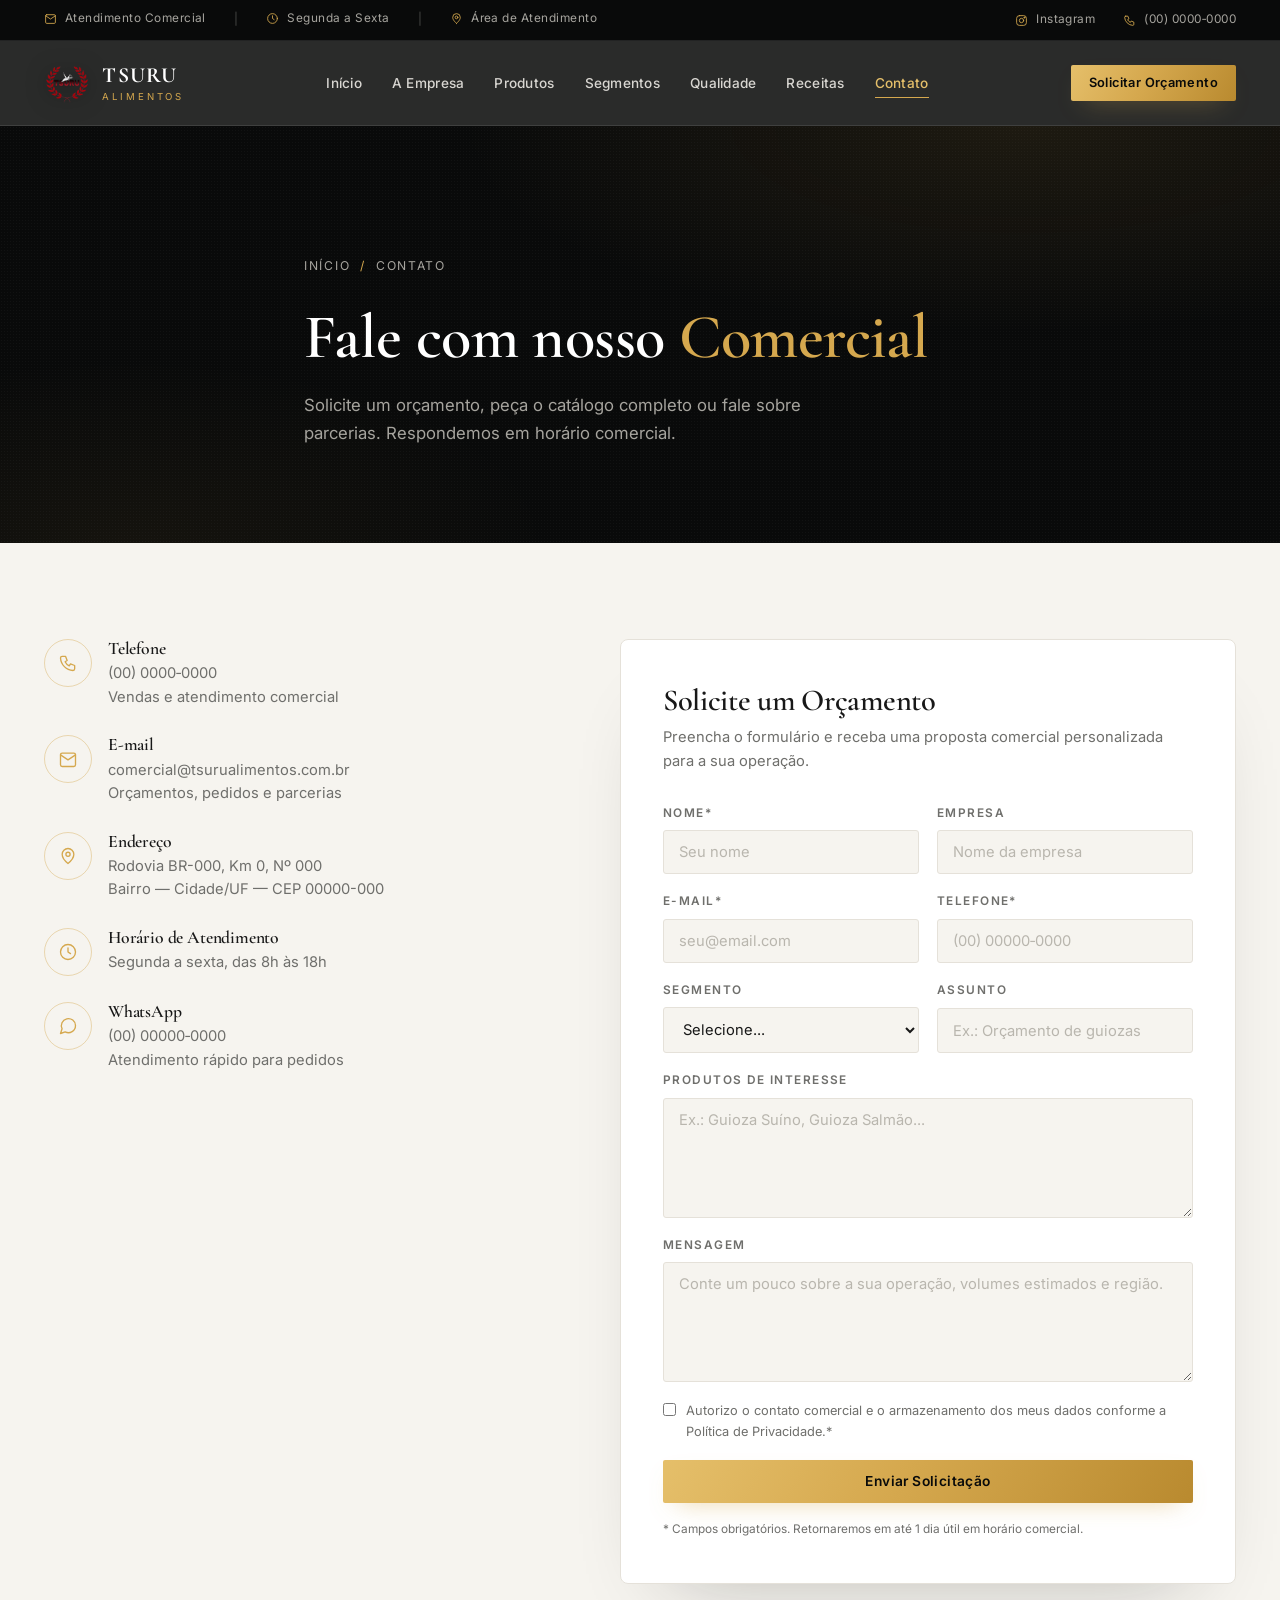
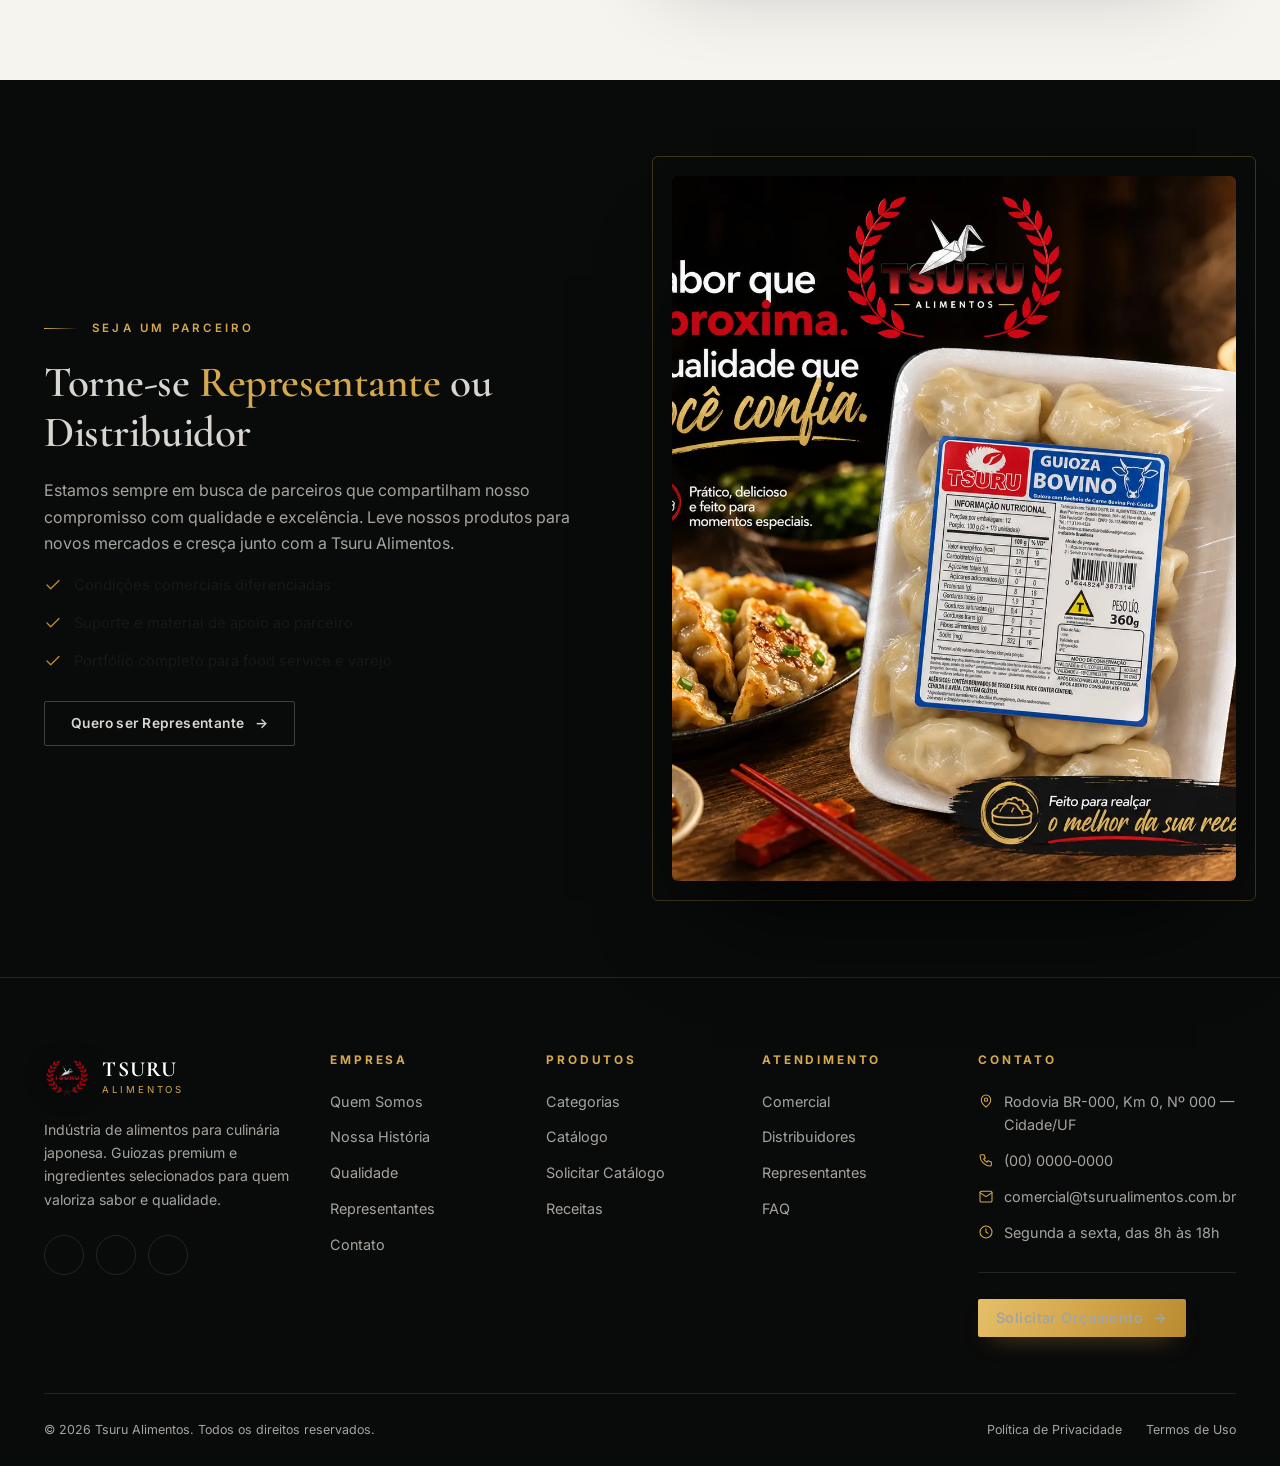
==== contato.html @ 7efb201a "Cria site institucional premium Tsuru Alimentos Landing page, catálogo de produtos, página instituci" ====
<!DOCTYPE html>
<html lang="pt-BR">
<head>
  <meta charset="UTF-8">
  <meta name="viewport" content="width=device-width, initial-scale=1.0">
  <title>Contato e Orçamento | Tsuru Alimentos</title>
  <meta name="description" content="Fale com o comercial da Tsuru Alimentos. Solicite orçamento, catálogo de produtos ou torne-se representante/distribuidor.">
  <meta name="robots" content="index, follow">
  <link rel="canonical" href="https://www.tsurualimentos.com.br/contato.html">
  <link rel="icon" type="image/png" href="img/Logomarca%20tsuru%20transparente.png">

  <meta property="og:type" content="website">
  <meta property="og:title" content="Contato e Orçamento | Tsuru Alimentos">
  <meta property="og:description" content="Solicite orçamento e fale com nosso time comercial.">
  <meta property="og:image" content="img/Tsuru%20Guioza%20Suino.webp">

  <link rel="preconnect" href="https://fonts.googleapis.com">
  <link rel="preconnect" href="https://fonts.gstatic.com" crossorigin>
  <link href="https://fonts.googleapis.com/css2?family=Cormorant+Garamond:ital,wght@0,400;0,500;0,600;0,700;1,500&family=Inter:wght@400;500;600;700&display=swap" rel="stylesheet">

  <link rel="stylesheet" href="css/style.css">
</head>
<body>

  <div class="utility-bar">
    <div class="container utility-bar__inner">
      <ul>
        <li>
          <span class="ub-label">
            <svg viewBox="0 0 24 24" fill="none" stroke-width="1.6" stroke-linecap="round" stroke-linejoin="round" aria-hidden="true"><rect x="3" y="5" width="18" height="16" rx="2"></rect><path d="M3 7l9 6 9-6"></path></svg>
            Atendimento Comercial
          </span>
        </li>
        <li><span class="ub-sep">|</span></li>
        <li>
          <span class="ub-label">
            <svg viewBox="0 0 24 24" fill="none" stroke-width="1.6" stroke-linecap="round" stroke-linejoin="round" aria-hidden="true"><circle cx="12" cy="12" r="9"></circle><path d="M12 7v5l3 2"></path></svg>
            Segunda a Sexta
          </span>
        </li>
        <li><span class="ub-sep">|</span></li>
        <li>
          <span class="ub-label">
            <svg viewBox="0 0 24 24" fill="none" stroke-width="1.6" stroke-linecap="round" stroke-linejoin="round" aria-hidden="true"><path d="M12 21s-7-5.5-7-11a7 7 0 1 1 14 0c0 5.5-7 11-7 11z"></path><circle cx="12" cy="10" r="2.5"></circle></svg>
            Área de Atendimento
          </span>
        </li>
      </ul>
      <div class="utility-bar__right">
        <a href="https://instagram.com/" target="_blank" rel="noopener" aria-label="Instagram da Tsuru Alimentos">
          <svg viewBox="0 0 24 24" fill="none" stroke-width="1.6" stroke-linecap="round" stroke-linejoin="round"><rect x="3" y="3" width="18" height="18" rx="5"></rect><circle cx="12" cy="12" r="4"></circle><circle cx="17.2" cy="6.8" r="1"></circle></svg>
          Instagram
        </a>
        <a href="tel:+5500000000000" aria-label="Telefone comercial">
          <svg viewBox="0 0 24 24" fill="none" stroke-width="1.6" stroke-linecap="round" stroke-linejoin="round"><path d="M5 4h4l2 5-2.5 1.5a11 11 0 0 0 5 5L15 13l5 2v4a2 2 0 0 1-2 2A16 16 0 0 1 3 6a2 2 0 0 1 2-2z"></path></svg>
          (00)&nbsp;0000&#8209;0000
        </a>
      </div>
    </div>
  </div>

  <header class="site-header">
    <div class="container header-inner">
      <a class="brand" href="index.html" aria-label="Tsuru Alimentos — Página inicial">
        <img src="img/Logomarca%20tsuru%20transparente.png" alt="Logomarca Tsuru Alimentos">
        <span class="brand__text">
          <strong>TSURU</strong>
          <span>Alimentos</span>
        </span>
      </a>

      <nav class="main-nav" aria-label="Navegação principal">
        <ul>
          <li><a href="index.html">Início</a></li>
          <li><a href="empresa.html">A Empresa</a></li>
          <li><a href="produtos.html">Produtos</a></li>
          <li><a href="index.html#segmentos">Segmentos</a></li>
          <li><a href="qualidade.html">Qualidade</a></li>
          <li><a href="index.html#receitas">Receitas</a></li>
          <li><a href="contato.html" class="is-active">Contato</a></li>
        </ul>
      </nav>

      <div class="header-actions">
        <a href="contato.html" class="btn btn--gold btn--sm">Solicitar Orçamento</a>
        <button type="button" class="hamburger" aria-label="Abrir menu" aria-expanded="false" aria-controls="mobile-menu">
          <span></span><span></span><span></span>
        </button>
      </div>
    </div>
  </header>

  <nav class="mobile-menu" id="mobile-menu" aria-label="Menu móvel">
    <div class="mobile-menu__nav">
      <a href="index.html">Início <span class="arrow">→</span></a>
      <a href="empresa.html">A Empresa <span class="arrow">→</span></a>
      <a href="produtos.html">Produtos <span class="arrow">→</span></a>
      <a href="index.html#segmentos">Segmentos <span class="arrow">→</span></a>
      <a href="qualidade.html">Qualidade <span class="arrow">→</span></a>
      <a href="index.html#receitas">Receitas <span class="arrow">→</span></a>
      <a href="contato.html">Contato <span class="arrow">→</span></a>
    </div>
    <div class="mobile-menu__cta">
      <a href="contato.html" class="btn btn--gold" style="width:100%">Solicitar Orçamento</a>
    </div>
    <div class="mobile-menu__meta">
      <span>Segunda a sexta, das 8h às 18h</span>
      <a href="tel:+5500000000000">(00)&nbsp;0000&#8209;0000</a>
      <a href="mailto:comercial@tsurualimentos.com.br">comercial@tsurualimentos.com.br</a>
    </div>
  </nav>

  <main>
    <section class="page-hero">
      <div class="container page-hero__inner">
        <nav class="breadcrumb" aria-label="Trilha de navegação">
          <a href="index.html">Início</a>
          <span class="sep">/</span>
          <span>Contato</span>
        </nav>
        <h1>Fale com nosso <em>Comercial</em></h1>
        <p>Solicite um orçamento, peça o catálogo completo ou fale sobre parcerias. Respondemos em horário comercial.</p>
      </div>
    </section>

    <section class="section section--light" aria-label="Contato e orçamento">
      <div class="container">
        <div class="contact__grid">
          <div class="contact__info" data-reveal="left">
            <div class="contact-item">
              <span class="contact-item__icon">
                <svg viewBox="0 0 24 24" fill="none" stroke-width="1.6" stroke-linecap="round" stroke-linejoin="round" aria-hidden="true"><path d="M5 4h4l2 5-2.5 1.5a11 11 0 0 0 5 5L15 13l5 2v4a2 2 0 0 1-2 2A16 16 0 0 1 3 6a2 2 0 0 1 2-2z"></path></svg>
              </span>
              <div>
                <h3>Telefone</h3>
                <p><a href="tel:+5500000000000">(00)&nbsp;0000&#8209;0000</a></p>
                <p>Vendas e atendimento comercial</p>
              </div>
            </div>

            <div class="contact-item">
              <span class="contact-item__icon">
                <svg viewBox="0 0 24 24" fill="none" stroke-width="1.6" stroke-linecap="round" stroke-linejoin="round" aria-hidden="true"><rect x="3" y="5" width="18" height="16" rx="2"></rect><path d="M3 7l9 6 9-6"></path></svg>
              </span>
              <div>
                <h3>E-mail</h3>
                <p><a href="mailto:comercial@tsurualimentos.com.br">comercial@tsurualimentos.com.br</a></p>
                <p>Orçamentos, pedidos e parcerias</p>
              </div>
            </div>

            <div class="contact-item">
              <span class="contact-item__icon">
                <svg viewBox="0 0 24 24" fill="none" stroke-width="1.6" stroke-linecap="round" stroke-linejoin="round" aria-hidden="true"><path d="M12 21s-7-5.5-7-11a7 7 0 1 1 14 0c0 5.5-7 11-7 11z"></path><circle cx="12" cy="10" r="2.5"></circle></svg>
              </span>
              <div>
                <h3>Endereço</h3>
                <p>Rodovia BR-000, Km 0, Nº 000<br>Bairro — Cidade/UF — CEP 00000-000</p>
              </div>
            </div>

            <div class="contact-item">
              <span class="contact-item__icon">
                <svg viewBox="0 0 24 24" fill="none" stroke-width="1.6" stroke-linecap="round" stroke-linejoin="round" aria-hidden="true"><circle cx="12" cy="12" r="9"></circle><path d="M12 7v5l3 2"></path></svg>
              </span>
              <div>
                <h3>Horário de Atendimento</h3>
                <p>Segunda a sexta, das 8h às 18h</p>
              </div>
            </div>

            <div class="contact-item">
              <span class="contact-item__icon">
                <svg viewBox="0 0 24 24" fill="none" stroke-width="1.6" stroke-linecap="round" stroke-linejoin="round" aria-hidden="true"><path d="M21 11.5a8.5 8.5 0 0 1-12.4 7.6L3 21l1.9-5.6A8.5 8.5 0 1 1 21 11.5z"></path></svg>
              </span>
              <div>
                <h3>WhatsApp</h3>
                <p><a href="https://wa.me/5500000000000" target="_blank" rel="noopener">(00)&nbsp;00000&#8209;0000</a></p>
                <p>Atendimento rápido para pedidos</p>
              </div>
            </div>
          </div>

          <div class="contact__form-card" data-reveal="right">
            <h2>Solicite um Orçamento</h2>
            <p>Preencha o formulário e receba uma proposta comercial personalizada para a sua operação.</p>
            <form class="contact__form" data-form novalidate>
              <div class="row">
                <div class="field">
                  <label for="ct-nome">Nome*</label>
                  <input id="ct-nome" name="nome" type="text" placeholder="Seu nome" data-required>
                </div>
                <div class="field">
                  <label for="ct-empresa">Empresa</label>
                  <input id="ct-empresa" name="empresa" type="text" placeholder="Nome da empresa">
                </div>
              </div>
              <div class="row">
                <div class="field">
                  <label for="ct-email">E-mail*</label>
                  <input id="ct-email" name="email" type="email" placeholder="seu@email.com" data-required>
                </div>
                <div class="field">
                  <label for="ct-telefone">Telefone*</label>
                  <input id="ct-telefone" name="telefone" type="tel" placeholder="(00)&nbsp;00000&#8209;0000" data-required>
                </div>
              </div>
              <div class="row">
                <div class="field">
                  <label for="ct-segmento">Segmento</label>
                  <select id="ct-segmento" name="segmento">
                    <option value="">Selecione...</option>
                    <option value="restaurante">Restaurante</option>
                    <option value="sushibar">Sushibar / Temakaria</option>
                    <option value="distribuidor">Distribuidor</option>
                    <option value="supermercado">Supermercado</option>
                    <option value="food-service">Food Service</option>
                    <option value="representante">Representante Comercial</option>
                    <option value="outro">Outro</option>
                  </select>
                </div>
                <div class="field">
                  <label for="assunto">Assunto</label>
                  <input id="assunto" name="assunto" type="text" placeholder="Ex.: Orçamento de guiozas">
                </div>
              </div>
              <div class="field">
                <label for="ct-produtos">Produtos de interesse</label>
                <textarea id="ct-produtos" name="produtos" placeholder="Ex.: Guioza Suíno, Guioza Salmão..."></textarea>
              </div>
              <div class="field">
                <label for="ct-mensagem">Mensagem</label>
                <textarea id="ct-mensagem" name="mensagem" placeholder="Conte um pouco sobre a sua operação, volumes estimados e região."></textarea>
              </div>
              <label class="checkbox-field">
                <input type="checkbox" name="lgpd" data-required>
                <span>Autorizo o contato comercial e o armazenamento dos meus dados conforme a Política de Privacidade.*</span>
              </label>
              <button type="submit" class="btn btn--gold">Enviar Solicitação</button>
              <p class="form-note">* Campos obrigatórios. Retornaremos em até 1 dia útil em horário comercial.</p>
            </form>
            <div class="form-success">
              <svg viewBox="0 0 24 24" fill="none" stroke-width="1.6" stroke-linecap="round" stroke-linejoin="round" aria-hidden="true"><circle cx="12" cy="12" r="9"></circle><path d="M8 12.5l2.5 2.5L16 9.5"></path></svg>
              <h3>Solicitação enviada!</h3>
              <p>Obrigado pelo contato. Nossa equipe comercial responderá em até 1 dia útil.</p>
              <a href="produtos.html" class="btn btn--outline-dark">Conhecer Produtos <span class="arrow">→</span></a>
            </div>
          </div>
        </div>
      </div>
    </section>

    <section class="section section--dark" id="representante" aria-label="Seja um representante ou distribuidor">
      <div class="container">
        <div class="dual-grid dual-grid--reversed">
          <div class="dual-grid__media" data-reveal="right">
            <div class="frame">
              <img src="img/Tsuru%20Guioza%20Bovino.webp" alt="Parcerias Tsuru Alimentos — representantes e distribuidores" loading="lazy">
            </div>
          </div>
          <div class="text-block" data-reveal="left">
            <span class="eyebrow">Seja um parceiro</span>
            <h2>Torne-se <em>Representante</em> ou Distribuidor</h2>
            <p>Estamos sempre em busca de parceiros que compartilham nosso compromisso com qualidade e excelência. Leve nossos produtos para novos mercados e cresça junto com a Tsuru Alimentos.</p>
            <ul class="representatives__points" style="margin-bottom: 28px;">
              <li>
                <svg viewBox="0 0 24 24" fill="none" stroke-width="1.8" stroke-linecap="round" stroke-linejoin="round" aria-hidden="true"><path d="M20 6L9 17l-5-5"></path></svg>
                Condições comerciais diferenciadas
              </li>
              <li>
                <svg viewBox="0 0 24 24" fill="none" stroke-width="1.8" stroke-linecap="round" stroke-linejoin="round" aria-hidden="true"><path d="M20 6L9 17l-5-5"></path></svg>
                Suporte e material de apoio ao parceiro
              </li>
              <li>
                <svg viewBox="0 0 24 24" fill="none" stroke-width="1.8" stroke-linecap="round" stroke-linejoin="round" aria-hidden="true"><path d="M20 6L9 17l-5-5"></path></svg>
                Portfólio completo para food service e varejo
              </li>
            </ul>
            <a href="index.html#representantes" class="btn btn--ghost">Quero ser Representante <span class="arrow">→</span></a>
          </div>
        </div>
      </div>
    </section>
  </main>

  <footer class="site-footer">
    <div class="container">
      <div class="footer__top">
        <div class="footer__brand">
          <a class="brand" href="index.html" aria-label="Tsuru Alimentos — Página inicial">
            <img src="img/Logomarca%20tsuru%20transparente.png" alt="Logomarca Tsuru Alimentos">
            <span class="brand__text">
              <strong>TSURU</strong>
              <span>Alimentos</span>
            </span>
          </a>
          <p>Indústria de alimentos para culinária japonesa. Guiozas premium e ingredientes selecionados para quem valoriza sabor e qualidade.</p>
          <div class="footer__socials">
            <a href="https://instagram.com/" target="_blank" rel="noopener" aria-label="Instagram">
              <svg viewBox="0 0 24 24" fill="none" stroke-width="1.6" stroke-linecap="round" stroke-linejoin="round"><rect x="3" y="3" width="18" height="18" rx="5"></rect><circle cx="12" cy="12" r="4"></circle><circle cx="17.2" cy="6.8" r="1"></circle></svg>
            </a>
            <a href="https://facebook.com/" target="_blank" rel="noopener" aria-label="Facebook">
              <svg viewBox="0 0 24 24" fill="none" stroke-width="1.6" stroke-linecap="round" stroke-linejoin="round"><path d="M18 2h-3a5 5 0 0 0-5 5v3H7v4h3v8h4v-8h3l1-4h-4V7a1 1 0 0 1 1-1h3z"></path></svg>
            </a>
            <a href="https://wa.me/5500000000000" target="_blank" rel="noopener" aria-label="WhatsApp">
              <svg viewBox="0 0 24 24" fill="none" stroke-width="1.6" stroke-linecap="round" stroke-linejoin="round"><path d="M21 11.5a8.5 8.5 0 0 1-12.4 7.6L3 21l1.9-5.6A8.5 8.5 0 1 1 21 11.5z"></path><path d="M9 9.5c.5 2 1.5 3 2.5 3.5 1 .5 1.5-.5 2-1 .4-.4 1-.3 1.3.2.4.7 1 1.3 1.5 1.4.5.1 1 .2 1.2-.3"></path></svg>
            </a>
          </div>
        </div>

        <div class="footer__col">
          <h4>Empresa</h4>
          <ul>
            <li><a href="empresa.html">Quem Somos</a></li>
            <li><a href="empresa.html#historia">Nossa História</a></li>
            <li><a href="qualidade.html">Qualidade</a></li>
            <li><a href="index.html#representantes">Representantes</a></li>
            <li><a href="contato.html">Contato</a></li>
          </ul>
        </div>

        <div class="footer__col">
          <h4>Produtos</h4>
          <ul>
            <li><a href="produtos.html">Categorias</a></li>
            <li><a href="produtos.html#catalogo">Catálogo</a></li>
            <li><a href="contato.html">Solicitar Catálogo</a></li>
            <li><a href="index.html#receitas">Receitas</a></li>
          </ul>
        </div>

        <div class="footer__col">
          <h4>Atendimento</h4>
          <ul>
            <li><a href="contato.html">Comercial</a></li>
            <li><a href="contato.html">Distribuidores</a></li>
            <li><a href="index.html#representantes">Representantes</a></li>
            <li><a href="contato.html">FAQ</a></li>
          </ul>
        </div>

        <div class="footer__col footer__col--contact">
          <h4>Contato</h4>
          <ul>
            <li>
              <svg viewBox="0 0 24 24" fill="none" stroke-width="1.6" stroke-linecap="round" stroke-linejoin="round" aria-hidden="true"><path d="M12 21s-7-5.5-7-11a7 7 0 1 1 14 0c0 5.5-7 11-7 11z"></path><circle cx="12" cy="10" r="2.5"></circle></svg>
              Rodovia BR-000, Km 0, Nº 000 — Cidade/UF
            </li>
            <li>
              <svg viewBox="0 0 24 24" fill="none" stroke-width="1.6" stroke-linecap="round" stroke-linejoin="round" aria-hidden="true"><path d="M5 4h4l2 5-2.5 1.5a11 11 0 0 0 5 5L15 13l5 2v4a2 2 0 0 1-2 2A16 16 0 0 1 3 6a2 2 0 0 1 2-2z"></path></svg>
              <a href="tel:+5500000000000">(00)&nbsp;0000&#8209;0000</a>
            </li>
            <li>
              <svg viewBox="0 0 24 24" fill="none" stroke-width="1.6" stroke-linecap="round" stroke-linejoin="round" aria-hidden="true"><rect x="3" y="5" width="18" height="16" rx="2"></rect><path d="M3 7l9 6 9-6"></path></svg>
              <a href="mailto:comercial@tsurualimentos.com.br">comercial@tsurualimentos.com.br</a>
            </li>
            <li>
              <svg viewBox="0 0 24 24" fill="none" stroke-width="1.6" stroke-linecap="round" stroke-linejoin="round" aria-hidden="true"><circle cx="12" cy="12" r="9"></circle><path d="M12 7v5l3 2"></path></svg>
              Segunda a sexta, das 8h às 18h
            </li>
          </ul>
          <div class="footer__cta">
            <a href="contato.html" class="btn btn--gold btn--sm">Solicitar Orçamento <span class="arrow">→</span></a>
          </div>
        </div>
      </div>

      <div class="footer__bottom">
        <p>© <span data-year>2026</span> Tsuru Alimentos. Todos os direitos reservados.</p>
        <nav aria-label="Links legais">
          <a href="contato.html">Política de Privacidade</a>
          <a href="contato.html">Termos de Uso</a>
        </nav>
      </div>
    </div>
  </footer>

  <script src="js/data.js"></script>
  <script src="js/main.js"></script>
</body>
</html>
---- css/style.css ----
:root {
  --black: #090A0A;
  --charcoal: #111212;
  --dark-soft: #191918;

  --gold: #D5A84E;
  --gold-light: #E5BF6A;
  --gold-deep: #B98A2F;

  --cream: #F6F4EF;
  --white: #FFFFFF;

  --text-dark: #181818;
  --text-gray: #6F6F6C;
  --text-light: #D8D6D1;
  --text-light-2: #A6A49E;

  --border-light: #E5E1D9;
  --border-dark: rgba(255,255,255,.10);

  --font-display: "Cormorant Garamond", Georgia, serif;
  --font-body: "Inter", -apple-system, BlinkMacSystemFont, "Segoe UI", Arial, sans-serif;

  --container: 1240px;
  --ease: 200ms ease;
  --ease-slow: 500ms cubic-bezier(.22,.61,.36,1);

  --gold-grad: linear-gradient(120deg, #E5BF6A 0%, #D5A84E 45%, #B98A2F 100%);
}

*, *::before, *::after {
  margin: 0;
  padding: 0;
  box-sizing: border-box;
}

html {
  scroll-behavior: smooth;
  -webkit-text-size-adjust: 100%;
}

body {
  font-family: var(--font-body);
  font-size: 1rem;
  line-height: 1.65;
  color: var(--text-dark);
  background: var(--cream);
  -webkit-font-smoothing: antialiased;
  text-rendering: optimizeLegibility;
  overflow-x: hidden;
}

img {
  max-width: 100%;
  display: block;
}

a {
  color: inherit;
  text-decoration: none;
}

ul { list-style: none; }

button {
  font-family: inherit;
  cursor: pointer;
  border: none;
  background: none;
}

::selection {
  background: var(--gold);
  color: var(--black);
}

:focus-visible {
  outline: 2px solid var(--gold);
  outline-offset: 3px;
}

.container {
  width: 100%;
  max-width: var(--container);
  margin: 0 auto;
  padding: 0 24px;
}

.section {
  padding: 96px 0;
  position: relative;
}

.section--tight { padding: 72px 0; }
.section--dark {
  background: var(--black);
  color: var(--text-light);
}
.section--dark-soft {
  background: var(--charcoal);
  color: var(--text-light);
}
.section--light {
  background: var(--cream);
  color: var(--text-dark);
}
.section--white {
  background: var(--white);
  color: var(--text-dark);
}

.eyebrow {
  display: inline-flex;
  align-items: center;
  gap: 14px;
  font-size: .72rem;
  font-weight: 600;
  letter-spacing: .28em;
  text-transform: uppercase;
  color: var(--gold);
  margin-bottom: 20px;
}

.eyebrow::before {
  content: "";
  width: 34px;
  height: 1px;
  background: linear-gradient(90deg, var(--gold), transparent);
}

.eyebrow--center {
  justify-content: center;
}
.eyebrow--center::after {
  content: "";
  width: 34px;
  height: 1px;
  background: linear-gradient(270deg, var(--gold), transparent);
}

.section-head {
  max-width: 640px;
  margin-bottom: 56px;
}

.section-head--center {
  margin-left: auto;
  margin-right: auto;
  text-align: center;
}

.section-head h2 {
  font-family: var(--font-display);
  font-weight: 600;
  font-size: clamp(2rem, 4.2vw, 3.2rem);
  line-height: 1.12;
  letter-spacing: -0.01em;
  color: inherit;
}

.section-head p {
  margin-top: 18px;
  color: var(--text-gray);
  font-size: 1.02rem;
}

.section--dark .section-head p,
.section--dark-soft .section-head p {
  color: var(--text-light-2);
}

.section-head h2 em,
.hl {
  font-style: normal;
  color: var(--gold);
}

.gold-text {
  color: var(--gold);
}

h1, h2, h3, h4 {
  font-family: var(--font-display);
  font-weight: 600;
  line-height: 1.15;
  letter-spacing: -0.01em;
}

/* ------------------------------------------------------------------ */
/* Utility bar                                                        */
/* ------------------------------------------------------------------ */
.utility-bar {
  background: var(--black);
  color: var(--text-light-2);
  font-size: .74rem;
  letter-spacing: .04em;
  border-bottom: 1px solid var(--border-dark);
}

.utility-bar__inner {
  display: flex;
  align-items: center;
  justify-content: space-between;
  gap: 24px;
  min-height: 40px;
  padding-top: 8px;
  padding-bottom: 8px;
}

.utility-bar ul {
  display: flex;
  align-items: center;
  gap: 28px;
}

.utility-bar a {
  display: inline-flex;
  align-items: center;
  gap: 8px;
  color: var(--text-light-2);
  transition: color var(--ease);
}

.utility-bar a:hover { color: var(--gold-light); }

.utility-bar svg {
  width: 13px;
  height: 13px;
  stroke: var(--gold);
  flex: none;
}

.utility-bar .ub-label {
  display: inline-flex;
  align-items: center;
  gap: 8px;
}

.utility-bar .ub-sep {
  opacity: .4;
}

.utility-bar__right {
  display: flex;
  align-items: center;
  gap: 28px;
}

.utility-bar__right .socials {
  display: flex;
  gap: 16px;
}

/* ------------------------------------------------------------------ */
/* Header / nav                                                       */
/* ------------------------------------------------------------------ */
.site-header {
  position: sticky;
  top: 0;
  z-index: 900;
  background: rgba(9,10,10,.86);
  backdrop-filter: blur(14px);
  -webkit-backdrop-filter: blur(14px);
  border-bottom: 1px solid var(--border-dark);
  transition: background var(--ease), box-shadow var(--ease);
}

.site-header.is-scrolled {
  background: rgba(9,10,10,.96);
  box-shadow: 0 18px 40px -24px rgba(0,0,0,.8);
}

.header-inner {
  display: flex;
  align-items: center;
  justify-content: space-between;
  gap: 32px;
  height: 84px;
  transition: height var(--ease);
}

.site-header.is-scrolled .header-inner { height: 68px; }

.brand {
  display: flex;
  align-items: center;
  gap: 12px;
  flex: none;
}

.brand img {
  height: 46px;
  width: auto;
  filter: drop-shadow(0 2px 10px rgba(0,0,0,.5));
}

.brand__text {
  display: flex;
  flex-direction: column;
  line-height: 1;
}

.brand__text strong {
  font-family: var(--font-display);
  font-weight: 700;
  font-size: 1.35rem;
  letter-spacing: .06em;
  color: var(--white);
}

.brand__text span {
  font-size: .6rem;
  letter-spacing: .3em;
  text-transform: uppercase;
  color: var(--gold);
  margin-top: 5px;
}

.main-nav {
  display: flex;
  align-items: center;
}

.main-nav ul {
  display: flex;
  align-items: center;
  gap: 6px;
}

.main-nav a:not(.btn) {
  position: relative;
  display: inline-block;
  padding: 10px 12px;
  font-size: .85rem;
  font-weight: 500;
  letter-spacing: .02em;
  color: var(--text-light);
  transition: color var(--ease);
}

.main-nav a:not(.btn)::after {
  content: "";
  position: absolute;
  left: 12px;
  right: 12px;
  bottom: 6px;
  height: 1px;
  background: var(--gold);
  transform: scaleX(0);
  transform-origin: left;
  transition: transform 220ms ease;
}

.main-nav a:not(.btn):hover { color: var(--white); }
.main-nav a:not(.btn):hover::after { transform: scaleX(1); }

.main-nav a.is-active { color: var(--gold-light); }
.main-nav a.is-active::after { transform: scaleX(1); }

.header-actions {
  display: flex;
  align-items: center;
  gap: 16px;
  flex: none;
}

/* ------------------------------------------------------------------ */
/* Buttons                                                            */
/* ------------------------------------------------------------------ */
.btn {
  display: inline-flex;
  align-items: center;
  justify-content: center;
  gap: 10px;
  padding: 13px 26px;
  font-size: .86rem;
  font-weight: 600;
  letter-spacing: .03em;
  border-radius: 2px;
  transition: background var(--ease), color var(--ease), border-color var(--ease), transform var(--ease), box-shadow var(--ease);
  white-space: nowrap;
  line-height: 1.2;
}

.btn--gold {
  background: var(--gold-grad);
  color: var(--black);
  box-shadow: 0 10px 26px -14px rgba(213,168,78,.7);
}

.btn--gold:hover {
  transform: translateY(-2px);
  box-shadow: 0 16px 32px -14px rgba(213,168,78,.85);
}

.btn--ghost {
  background: transparent;
  color: var(--text-light);
  border: 1px solid rgba(255,255,255,.22);
}

.btn--ghost:hover {
  border-color: var(--gold);
  color: var(--gold-light);
}

.btn--outline-dark {
  background: transparent;
  color: var(--text-dark);
  border: 1px solid rgba(24,24,24,.35);
}

.btn--outline-dark:hover {
  border-color: var(--text-dark);
  background: var(--text-dark);
  color: var(--white);
}

.btn--light {
  background: var(--white);
  color: var(--text-dark);
}

.btn--light:hover {
  transform: translateY(-2px);
  box-shadow: 0 16px 30px -18px rgba(0,0,0,.4);
}

.btn .arrow {
  display: inline-block;
  transition: transform var(--ease);
}

.btn:hover .arrow {
  transform: translateX(4px);
}

.btn--sm {
  padding: 10px 18px;
  font-size: .8rem;
}

.link-arrow {
  display: inline-flex;
  align-items: center;
  gap: 8px;
  font-size: .86rem;
  font-weight: 600;
  letter-spacing: .04em;
  color: var(--text-dark);
  position: relative;
  padding-bottom: 4px;
}

.link-arrow::after {
  content: "";
  position: absolute;
  left: 0; right: 0; bottom: 0;
  height: 1px;
  background: var(--gold);
  transform: scaleX(.6);
  transform-origin: left;
  transition: transform var(--ease);
}

.link-arrow:hover::after { transform: scaleX(1); }

.link-arrow .arrow { color: var(--gold); transition: transform var(--ease); }
.link-arrow:hover .arrow { transform: translateX(4px); }

.section--dark .link-arrow,
.section--dark-soft .link-arrow {
  color: var(--text-light);
}

/* ------------------------------------------------------------------ */
/* Hamburger                                                          */
/* ------------------------------------------------------------------ */
.hamburger {
  display: none;
  flex-direction: column;
  gap: 5px;
  width: 40px;
  height: 40px;
  align-items: center;
  justify-content: center;
}

.hamburger span {
  width: 22px;
  height: 2px;
  background: var(--white);
  transition: transform 240ms ease, opacity 200ms ease;
}

.hamburger.is-open span:nth-child(1) { transform: translateY(7px) rotate(45deg); }
.hamburger.is-open span:nth-child(2) { opacity: 0; }
.hamburger.is-open span:nth-child(3) { transform: translateY(-7px) rotate(-45deg); }

/* ------------------------------------------------------------------ */
/* Mobile menu                                                        */
/* ------------------------------------------------------------------ */
.mobile-menu {
  position: fixed;
  inset: 0;
  z-index: 990;
  background: var(--black);
  color: var(--text-light);
  display: flex;
  flex-direction: column;
  padding: 110px 32px 40px;
  transform: translateX(100%);
  transition: transform 380ms cubic-bezier(.22,.61,.36,1);
  visibility: hidden;
}

.mobile-menu.is-open {
  transform: translateX(0);
  visibility: visible;
}

.mobile-menu__nav {
  display: flex;
  flex-direction: column;
}

.mobile-menu__nav a {
  font-family: var(--font-display);
  font-size: 1.6rem;
  font-weight: 600;
  color: var(--text-light);
  padding: 12px 0;
  border-bottom: 1px solid var(--border-dark);
  display: flex;
  align-items: center;
  justify-content: space-between;
}

.mobile-menu__nav a:hover { color: var(--gold-light); }

.mobile-menu__nav a .arrow { color: var(--gold); }

.mobile-menu__cta {
  margin-top: 28px;
}

.mobile-menu__meta {
  margin-top: auto;
  padding-top: 32px;
  font-size: .8rem;
  color: var(--text-light-2);
  display: grid;
  gap: 8px;
}

.mobile-menu__meta a { color: var(--gold-light); }

/* ------------------------------------------------------------------ */
/* Hero                                                               */
/* ------------------------------------------------------------------ */
.hero {
  position: relative;
  background: var(--black);
  color: var(--text-light);
  overflow: hidden;
  min-height: 88vh;
  display: flex;
  align-items: stretch;
}

.hero__bg {
  position: absolute;
  inset: 0;
  z-index: 0;
  pointer-events: none;
}

.hero__bg .grad {
  position: absolute;
  inset: 0;
  background:
    radial-gradient(90% 70% at 78% 20%, rgba(213,168,78,.10), transparent 55%),
    radial-gradient(120% 100% at 100% 100%, rgba(213,168,78,.06), transparent 50%),
    linear-gradient(110deg, #090A0A 0%, #0D0E0E 55%, #111212 100%);
}

.hero__bg .grain {
  position: absolute;
  inset: 0;
  opacity: .5;
  background-image: radial-gradient(rgba(255,255,255,.035) 1px, transparent 1px);
  background-size: 3px 3px;
}

.hero__grid {
  position: relative;
  z-index: 2;
  width: 100%;
  max-width: var(--container);
  margin: 0 auto;
  padding: 0 24px;
  display: grid;
  grid-template-columns: 45fr 55fr;
  align-items: center;
  gap: 40px;
}

.hero__content {
  padding: 96px 0 72px;
  max-width: 560px;
}

.hero__content h1 {
  font-size: clamp(2.6rem, 5.4vw, 4.3rem);
  font-weight: 600;
  line-height: 1.05;
  letter-spacing: -0.015em;
  color: var(--white);
  margin-bottom: 26px;
}

.hero__content h1 em {
  font-style: normal;
  color: transparent;
  background: var(--gold-grad);
  -webkit-background-clip: text;
  background-clip: text;
}

.hero__content p {
  font-size: 1.05rem;
  color: var(--text-light-2);
  max-width: 470px;
  margin-bottom: 36px;
}

.hero__ctas {
  display: flex;
  flex-wrap: wrap;
  gap: 14px;
}

.hero__scroll {
  position: absolute;
  left: 50%;
  transform: translateX(-50%);
  bottom: 28px;
  z-index: 3;
  display: flex;
  flex-direction: column;
  align-items: center;
  gap: 10px;
  color: var(--text-light-2);
  font-size: .66rem;
  letter-spacing: .3em;
  text-transform: uppercase;
}

.hero__scroll .line {
  width: 1px;
  height: 44px;
  background: linear-gradient(180deg, var(--gold), transparent);
  animation: scrollLine 2.2s ease-in-out infinite;
  transform-origin: top;
}

@keyframes scrollLine {
  0% { transform: scaleY(0); opacity: 0; }
  45% { transform: scaleY(1); opacity: 1; }
  100% { transform: scaleY(1); opacity: 0; }
}

.hero__media {
  position: relative;
  height: 100%;
  min-height: 520px;
  display: flex;
  align-items: center;
  justify-content: center;
}

.hero__media .halo {
  position: absolute;
  width: min(34vw, 480px);
  height: min(34vw, 480px);
  border-radius: 50%;
  background: radial-gradient(circle, rgba(213,168,78,.28) 0%, rgba(213,168,78,.10) 40%, transparent 68%);
  filter: blur(6px);
  animation: haloPulse 7s ease-in-out infinite;
}

@keyframes haloPulse {
  0%, 100% { transform: scale(1); opacity: .85; }
  50% { transform: scale(1.06); opacity: 1; }
}

.hero__media .plate {
  position: relative;
  z-index: 2;
  width: min(40vw, 540px);
  aspect-ratio: 1/1;
  border-radius: 50%;
  overflow: hidden;
  border: 1px solid rgba(213,168,78,.28);
  box-shadow:
    0 60px 120px -30px rgba(0,0,0,.9),
    inset 0 0 80px rgba(0,0,0,.45);
  transform: translateZ(0);
}

.hero__media .plate img {
  width: 100%;
  height: 100%;
  object-fit: cover;
}

.hero__media .plate::after {
  content: "";
  position: absolute;
  inset: 0;
  background:
    linear-gradient(120deg, rgba(255,180,80,.18) 0%, transparent 38%),
    linear-gradient(0deg, rgba(0,0,0,.42) 0%, transparent 55%),
    radial-gradient(70% 70% at 30% 20%, rgba(255,220,150,.10), transparent 60%);
  mix-blend-mode: overlay;
}

.hero__media .ring {
  position: absolute;
  z-index: 1;
  border: 1px solid rgba(213,168,78,.18);
  border-radius: 50%;
}

.hero__media .ring--1 {
  width: min(52vw, 620px);
  height: min(52vw, 620px);
  animation: ringSpin 60s linear infinite;
}

.hero__media .ring--2 {
  width: min(64vw, 720px);
  height: min(64vw, 720px);
  animation: ringSpin 90s linear infinite reverse;
}

@keyframes ringSpin {
  to { transform: rotate(360deg); }
}

.hero__media .badge {
  position: absolute;
  z-index: 3;
  right: 6%;
  bottom: 16%;
  background: rgba(9,10,10,.78);
  backdrop-filter: blur(8px);
  border: 1px solid rgba(213,168,78,.35);
  border-radius: 50%;
  width: 128px;
  height: 128px;
  display: flex;
  flex-direction: column;
  align-items: center;
  justify-content: center;
  text-align: center;
  color: var(--text-light);
  animation: badgeFloat 6s ease-in-out infinite;
}

@keyframes badgeFloat {
  0%, 100% { transform: translateY(0); }
  50% { transform: translateY(-10px); }
}

.hero__media .badge strong {
  font-family: var(--font-display);
  font-size: 1.55rem;
  color: var(--gold-light);
  line-height: 1;
}

.hero__media .badge span {
  font-size: .58rem;
  letter-spacing: .22em;
  text-transform: uppercase;
  color: var(--text-light-2);
  margin-top: 5px;
}

/* ------------------------------------------------------------------ */
/* Benefits                                                           */
/* ------------------------------------------------------------------ */
.benefits {
  border-top: 1px solid var(--border-dark);
  background: var(--charcoal);
}

.benefits__grid {
  display: grid;
  grid-template-columns: repeat(4, 1fr);
  gap: 1px;
  background: var(--border-dark);
}

.benefit {
  background: var(--charcoal);
  padding: 40px 32px;
  transition: background var(--ease);
  position: relative;
}

.benefit::after {
  content: "";
  position: absolute;
  left: 32px; right: 32px; top: 0;
  height: 1px;
  background: linear-gradient(90deg, var(--gold), transparent 70%);
  transform: scaleX(0);
  transform-origin: left;
  transition: transform 300ms ease;
}

.benefit:hover { background: var(--dark-soft); }
.benefit:hover::after { transform: scaleX(1); }

.benefit svg {
  width: 30px;
  height: 30px;
  stroke: var(--gold);
  margin-bottom: 20px;
}

.benefit h3 {
  font-family: var(--font-display);
  font-weight: 600;
  font-size: 1.22rem;
  color: var(--white);
  margin-bottom: 8px;
}

.benefit p {
  font-size: .9rem;
  color: var(--text-light-2);
  line-height: 1.6;
}

/* ------------------------------------------------------------------ */
/* Product cards                                                      */
/* ------------------------------------------------------------------ */
.products__grid {
  display: grid;
  grid-template-columns: repeat(4, 1fr);
  gap: 24px;
}

.product-card {
  background: var(--white);
  border: 1px solid var(--border-light);
  border-radius: 4px;
  overflow: hidden;
  display: flex;
  flex-direction: column;
  transition: transform var(--ease), box-shadow var(--ease), border-color var(--ease);
}

.product-card:hover {
  transform: translateY(-6px);
  box-shadow: 0 28px 60px -30px rgba(24,24,24,.28);
  border-color: rgba(213,168,78,.45);
}

.product-card__media {
  position: relative;
  aspect-ratio: 1/1;
  overflow: hidden;
  background: var(--cream);
}

.product-card__media img {
  width: 100%;
  height: 100%;
  object-fit: cover;
  transition: transform 600ms ease;
}

.product-card:hover .product-card__media img {
  transform: scale(1.05);
}

.product-card__tag {
  position: absolute;
  top: 14px;
  left: 14px;
  z-index: 2;
  background: rgba(9,10,10,.72);
  backdrop-filter: blur(6px);
  color: var(--gold-light);
  font-size: .62rem;
  font-weight: 600;
  letter-spacing: .18em;
  text-transform: uppercase;
  padding: 6px 12px;
  border-radius: 999px;
  border: 1px solid rgba(213,168,78,.3);
}

.product-card__body {
  padding: 22px 22px 24px;
  display: flex;
  flex-direction: column;
  flex: 1;
}

.product-card__body h3 {
  font-family: var(--font-display);
  font-size: 1.35rem;
  font-weight: 600;
  color: var(--text-dark);
  margin-bottom: 6px;
}

.product-card__cat {
  font-size: .68rem;
  font-weight: 600;
  letter-spacing: .2em;
  text-transform: uppercase;
  color: var(--gold-deep);
  margin-bottom: 8px;
}

.product-card__body p {
  font-size: .86rem;
  color: var(--text-gray);
  line-height: 1.55;
  flex: 1;
}

.product-card__foot {
  margin-top: 18px;
  display: flex;
  align-items: center;
  justify-content: space-between;
  padding-top: 16px;
  border-top: 1px solid var(--border-light);
}

.product-card__foot .link-arrow {
  font-size: .8rem;
  color: var(--text-dark);
}

.products__more {
  margin-top: 52px;
  text-align: center;
}

/* ------------------------------------------------------------------ */
/* About / metrics                                                    */
/* ------------------------------------------------------------------ */
.about {
  background: var(--black);
  color: var(--text-light);
  overflow: hidden;
}

.about__grid {
  display: grid;
  grid-template-columns: 1fr 1fr;
  gap: 80px;
  align-items: center;
}

.about__media {
  position: relative;
}

.about__media .frame {
  position: relative;
  border-radius: 6px;
  overflow: hidden;
  aspect-ratio: 4/5;
  box-shadow: 0 60px 100px -40px rgba(0,0,0,.9);
}

.about__media .frame img {
  width: 100%;
  height: 100%;
  object-fit: cover;
}

.about__media .frame::after {
  content: "";
  position: absolute;
  inset: 0;
  background: linear-gradient(20deg, rgba(0,0,0,.42), transparent 55%);
}

.about__media .frame-border {
  position: absolute;
  inset: -18px;
  border: 1px solid rgba(213,168,78,.3);
  border-radius: 6px;
  z-index: 0;
}

.about__media .cap {
  position: absolute;
  z-index: 2;
  left: 24px;
  right: 24px;
  bottom: 24px;
  color: var(--white);
  font-family: var(--font-display);
  font-size: 1.05rem;
  font-style: italic;
  text-shadow: 0 2px 16px rgba(0,0,0,.6);
}

.about__content h2 {
  font-size: clamp(2rem, 4vw, 3rem);
  color: var(--white);
  margin-bottom: 22px;
}

.about__content h2 em {
  font-style: normal;
  color: var(--gold);
}

.about__content > p {
  color: var(--text-light-2);
  font-size: 1.02rem;
  margin-bottom: 16px;
}

.about__content .btn { margin-top: 20px; }

.metrics {
  display: grid;
  grid-template-columns: repeat(4, 1fr);
  gap: 0;
  border-top: 1px solid var(--border-dark);
  margin-top: 72px;
}

.metric {
  text-align: center;
  padding: 48px 16px;
  border-right: 1px solid var(--border-dark);
  position: relative;
}

.metric:last-child { border-right: none; }

.metric__num {
  font-family: var(--font-display);
  font-weight: 700;
  font-size: clamp(2.4rem, 4vw, 3.4rem);
  line-height: 1;
  color: var(--gold-light);
  display: block;
  margin-bottom: 10px;
}

.metric__label {
  font-size: .76rem;
  letter-spacing: .18em;
  text-transform: uppercase;
  color: var(--text-light-2);
}

/* ------------------------------------------------------------------ */
/* Segments                                                           */
/* ------------------------------------------------------------------ */
.segments__grid {
  display: grid;
  grid-template-columns: repeat(3, 1fr);
  gap: 24px;
}

.segment-card {
  position: relative;
  border-radius: 6px;
  overflow: hidden;
  aspect-ratio: 4/5;
  display: flex;
  align-items: flex-end;
  color: var(--white);
  isolation: isolate;
}

.segment-card img {
  position: absolute;
  inset: 0;
  z-index: -2;
  width: 100%;
  height: 100%;
  object-fit: cover;
  transition: transform 700ms ease;
}

.segment-card::before {
  content: "";
  position: absolute;
  inset: 0;
  z-index: -1;
  background: linear-gradient(185deg, rgba(9,10,10,.05) 0%, rgba(9,10,10,.86) 78%);
  transition: background var(--ease-slow);
}

.segment-card:hover img { transform: scale(1.06); }

.segment-card__body {
  padding: 28px;
  width: 100%;
}

.segment-card__body h3 {
  font-family: var(--font-display);
  font-size: 1.55rem;
  font-weight: 600;
  margin-bottom: 8px;
}

.segment-card__body p {
  font-size: .88rem;
  color: rgba(255,255,255,.82);
  line-height: 1.6;
  max-width: 320px;
}

.segment-card__num {
  position: absolute;
  top: 20px;
  right: 24px;
  font-family: var(--font-display);
  font-size: 2.6rem;
  color: rgba(213,168,78,.5);
  font-style: italic;
}

/* ------------------------------------------------------------------ */
/* Quality                                                            */
/* ------------------------------------------------------------------ */
.quality {
  background: linear-gradient(160deg, var(--dark-soft) 0%, var(--black) 60%);
  color: var(--text-light);
}

.quality__grid {
  display: grid;
  grid-template-columns: 1.05fr .95fr;
  gap: 80px;
  align-items: center;
}

.quality__content h2 {
  font-size: clamp(2rem, 4vw, 3rem);
  color: var(--white);
  margin-bottom: 24px;
}

.quality__content h2 em { font-style: normal; color: var(--gold); }

.quality__content > p {
  color: var(--text-light-2);
  margin-bottom: 30px;
}

.quality__list {
  display: grid;
  grid-template-columns: 1fr 1fr;
  gap: 0;
}

.quality__item {
  display: flex;
  align-items: flex-start;
  gap: 14px;
  padding: 14px 0;
  border-bottom: 1px solid var(--border-dark);
  font-size: .92rem;
  color: var(--text-light);
}

.quality__item svg {
  width: 20px;
  height: 20px;
  stroke: var(--gold);
  flex: none;
  margin-top: 2px;
}

.quality__media {
  position: relative;
}

.quality__media .frame {
  border-radius: 6px;
  overflow: hidden;
  aspect-ratio: 4/5;
  box-shadow: 0 60px 100px -40px rgba(0,0,0,.9);
}

.quality__media .frame img {
  width: 100%;
  height: 100%;
  object-fit: cover;
}

.quality__media .frame::after {
  content: "";
  position: absolute;
  inset: 0;
  background: linear-gradient(0deg, rgba(0,0,0,.5), transparent 60%);
}

.quality__media .badge-strip {
  position: absolute;
  z-index: 2;
  left: -24px;
  bottom: 34px;
  background: var(--gold-grad);
  color: var(--black);
  padding: 20px 28px;
  border-radius: 4px;
  max-width: 260px;
  box-shadow: 0 30px 50px -20px rgba(213,168,78,.5);
}

.quality__media .badge-strip strong {
  font-family: var(--font-display);
  font-size: 1.35rem;
  line-height: 1.1;
  display: block;
  margin-bottom: 4px;
}

.quality__media .badge-strip span {
  font-size: .72rem;
  font-weight: 600;
  letter-spacing: .12em;
  text-transform: uppercase;
  opacity: .85;
}

/* ------------------------------------------------------------------ */
/* Application (product -> dish)                                      */
/* ------------------------------------------------------------------ */
.application {
  background: var(--black);
  color: var(--text-light);
  overflow: hidden;
}

.application__head {
  text-align: center;
  max-width: 680px;
  margin: 0 auto 72px;
}

.application__head h2 {
  color: var(--white);
  font-size: clamp(2rem, 4vw, 3rem);
}

.application__head h2 em { font-style: normal; color: var(--gold); }

.application__head p {
  color: var(--text-light-2);
  margin-top: 18px;
}

.app-steps {
  display: grid;
  grid-template-columns: repeat(3, 1fr);
  gap: 28px;
  align-items: center;
}

.app-step {
  text-align: center;
  position: relative;
}

.app-step__media {
  position: relative;
  aspect-ratio: 1/1;
  border-radius: 50%;
  overflow: hidden;
  border: 1px solid rgba(213,168,78,.25);
  box-shadow: 0 40px 80px -30px rgba(0,0,0,.9);
  margin: 0 auto;
  max-width: 300px;
}

.app-step__media img {
  width: 100%;
  height: 100%;
  object-fit: cover;
  transition: transform 600ms ease;
}

.app-step:hover .app-step__media img { transform: scale(1.05); }

.app-step__media::after {
  content: "";
  position: absolute;
  inset: 0;
  background: linear-gradient(0deg, rgba(0,0,0,.35), transparent 55%);
}

.app-step__num {
  position: absolute;
  top: 8px;
  left: 50%;
  transform: translateX(-50%);
  z-index: 2;
  width: 44px;
  height: 44px;
  border-radius: 50%;
  background: var(--black);
  border: 1px solid var(--gold);
  color: var(--gold-light);
  font-family: var(--font-display);
  font-size: 1.2rem;
  display: flex;
  align-items: center;
  justify-content: center;
}

.app-step h3 {
  font-family: var(--font-display);
  font-size: 1.5rem;
  color: var(--white);
  margin: 24px 0 8px;
}

.app-step p {
  font-size: .9rem;
  color: var(--text-light-2);
  max-width: 280px;
  margin: 0 auto;
}

.app-arrow {
  text-align: center;
  color: var(--gold);
  font-size: 1.6rem;
  animation: arrowBounce 2.4s ease-in-out infinite;
}

@keyframes arrowBounce {
  0%, 100% { transform: translateX(0); opacity: .5; }
  50% { transform: translateX(6px); opacity: 1; }
}

/* ------------------------------------------------------------------ */
/* Recipes                                                            */
/* ------------------------------------------------------------------ */
.recipes__grid {
  display: grid;
  grid-template-columns: repeat(3, 1fr);
  gap: 24px;
}

.recipe-card {
  background: var(--white);
  border: 1px solid var(--border-light);
  border-radius: 6px;
  overflow: hidden;
  transition: transform var(--ease), box-shadow var(--ease);
}

.recipe-card:hover {
  transform: translateY(-6px);
  box-shadow: 0 28px 60px -30px rgba(24,24,24,.28);
}

.recipe-card__media {
  aspect-ratio: 4/3;
  overflow: hidden;
  position: relative;
}

.recipe-card__media img {
  width: 100%;
  height: 100%;
  object-fit: cover;
  transition: transform 600ms ease;
}

.recipe-card:hover .recipe-card__media img { transform: scale(1.06); }

.recipe-card__media .tag {
  position: absolute;
  top: 14px;
  left: 14px;
  background: var(--gold-grad);
  color: var(--black);
  font-size: .62rem;
  font-weight: 700;
  letter-spacing: .14em;
  text-transform: uppercase;
  padding: 6px 12px;
  border-radius: 999px;
}

.recipe-card__body {
  padding: 24px 26px 26px;
}

.recipe-card__body h3 {
  font-family: var(--font-display);
  font-size: 1.4rem;
  font-weight: 600;
  margin-bottom: 8px;
  color: var(--text-dark);
}

.recipe-card__meta {
  display: flex;
  gap: 20px;
  font-size: .76rem;
  color: var(--text-gray);
  margin-bottom: 12px;
}

.recipe-card__meta span {
  display: inline-flex;
  align-items: center;
  gap: 6px;
}

.recipe-card__meta svg {
  width: 14px;
  height: 14px;
  stroke: var(--gold-deep);
}

.recipe-card__body p {
  font-size: .88rem;
  color: var(--text-gray);
  margin-bottom: 18px;
}

/* ------------------------------------------------------------------ */
/* Testimonials                                                       */
/* ------------------------------------------------------------------ */
.testimonials {
  background: var(--cream);
}

.testimonials__slider {
  position: relative;
  max-width: 860px;
  margin: 0 auto;
}

.testimonials__track {
  overflow: hidden;
}

.testimonials__slides {
  display: flex;
  transition: transform 500ms cubic-bezier(.22,.61,.36,1);
}

.testimonial {
  min-width: 100%;
  padding: 10px 8px;
  text-align: center;
}

.testimonial__card {
  background: var(--white);
  border: 1px solid var(--border-light);
  border-radius: 6px;
  padding: 56px 48px 48px;
  position: relative;
}

.testimonial__quote-mark {
  font-family: var(--font-display);
  font-size: 5rem;
  line-height: 1;
  color: var(--gold);
  opacity: .5;
  height: 40px;
  display: block;
}

.testimonial__text {
  font-family: var(--font-display);
  font-size: 1.45rem;
  line-height: 1.5;
  color: var(--text-dark);
  margin: 12px auto 28px;
  max-width: 620px;
}

.testimonial__stars {
  color: var(--gold);
  letter-spacing: 4px;
  margin-bottom: 26px;
}

.testimonial__author {
  display: flex;
  align-items: center;
  justify-content: center;
  gap: 14px;
}

.testimonial__avatar {
  width: 54px;
  height: 54px;
  border-radius: 50%;
  background: var(--border-light);
  display: flex;
  align-items: center;
  justify-content: center;
  color: var(--text-gray);
  font-weight: 600;
  font-size: .7rem;
  letter-spacing: .06em;
}

.testimonial__author strong {
  display: block;
  font-size: .96rem;
  color: var(--text-dark);
}

.testimonial__author span {
  font-size: .8rem;
  color: var(--text-gray);
}

.testimonials__controls {
  display: flex;
  align-items: center;
  justify-content: center;
  gap: 24px;
  margin-top: 36px;
}

.testimonials__controls button {
  width: 46px;
  height: 46px;
  border-radius: 50%;
  border: 1px solid rgba(24,24,24,.25);
  display: flex;
  align-items: center;
  justify-content: center;
  color: var(--text-dark);
  transition: background var(--ease), color var(--ease), border-color var(--ease);
}

.testimonials__controls button:hover {
  background: var(--text-dark);
  border-color: var(--text-dark);
  color: var(--gold-light);
}

.testimonials__controls button svg {
  width: 18px;
  height: 18px;
}

.testimonials__dots {
  display: flex;
  gap: 8px;
}

.testimonials__dots button {
  width: 7px;
  height: 7px;
  border-radius: 999px;
  background: rgba(24,24,24,.2);
  padding: 0;
  transition: width var(--ease), background var(--ease);
}

.testimonials__dots button.is-active {
  width: 24px;
  background: var(--gold);
}

.testimonials__note {
  text-align: center;
  margin-top: 28px;
  font-size: .8rem;
  color: var(--text-gray);
}

/* ------------------------------------------------------------------ */
/* CTA banners                                                        */
/* ------------------------------------------------------------------ */
.cta-banner {
  position: relative;
  background: var(--black);
  color: var(--text-light);
  overflow: hidden;
  text-align: center;
  padding: 110px 0;
}

.cta-banner::before {
  content: "";
  position: absolute;
  inset: 0;
  background:
    radial-gradient(60% 80% at 50% 110%, rgba(213,168,78,.16), transparent 60%),
    radial-gradient(40% 60% at 50% -20%, rgba(213,168,78,.08), transparent 60%);
}

.cta-banner__inner {
  position: relative;
  z-index: 1;
  max-width: 720px;
  margin: 0 auto;
}

.cta-banner h2 {
  font-size: clamp(2.2rem, 4.6vw, 3.4rem);
  color: var(--white);
  margin-bottom: 18px;
}

.cta-banner h2 em { font-style: normal; color: var(--gold); }

.cta-banner p {
  color: var(--text-light-2);
  font-size: 1.05rem;
  max-width: 520px;
  margin: 0 auto 38px;
}

.cta-banner__actions {
  display: flex;
  justify-content: center;
  flex-wrap: wrap;
  gap: 14px;
}

/* ------------------------------------------------------------------ */
/* Representatives section                                            */
/* ------------------------------------------------------------------ */
.representatives {
  background: var(--cream);
}

.representatives__grid {
  display: grid;
  grid-template-columns: 1fr 1fr;
  gap: 64px;
  align-items: center;
}

.representatives__content h2 {
  font-size: clamp(2rem, 4vw, 2.9rem);
  margin-bottom: 20px;
}

.representatives__content p {
  color: var(--text-gray);
  max-width: 480px;
  margin-bottom: 28px;
}

.representatives__points {
  display: grid;
  gap: 14px;
  margin-bottom: 34px;
}

.representatives__points li {
  display: flex;
  align-items: center;
  gap: 12px;
  font-size: .92rem;
  color: var(--text-dark);
}

.representatives__points svg {
  width: 18px;
  height: 18px;
  stroke: var(--gold-deep);
  flex: none;
}

.representatives__card {
  position: relative;
  background: var(--white);
  border: 1px solid var(--border-light);
  border-radius: 6px;
  padding: 48px 44px;
}

.representatives__card::before {
  content: "";
  position: absolute;
  top: 0; left: 44px; right: 44px;
  height: 3px;
  background: var(--gold-grad);
  border-radius: 0 0 3px 3px;
}

.representatives__card h3 {
  font-size: 1.6rem;
  margin-bottom: 14px;
}

.representatives__card > p {
  color: var(--text-gray);
  font-size: .92rem;
  margin-bottom: 26px;
}

.rep-form {
  display: grid;
  gap: 16px;
}

.rep-form .row {
  display: grid;
  grid-template-columns: 1fr 1fr;
  gap: 16px;
}

/* ------------------------------------------------------------------ */
/* Forms                                                              */
/* ------------------------------------------------------------------ */
.field {
  display: grid;
  gap: 7px;
}

.field label {
  font-size: .74rem;
  font-weight: 600;
  letter-spacing: .12em;
  text-transform: uppercase;
  color: var(--text-gray);
}

.field input,
.field select,
.field textarea {
  width: 100%;
  border: 1px solid var(--border-light);
  background: var(--cream);
  color: var(--text-dark);
  border-radius: 3px;
  padding: 12px 15px;
  font-family: inherit;
  font-size: .92rem;
  transition: border-color var(--ease), box-shadow var(--ease);
}

.field input::placeholder,
.field textarea::placeholder {
  color: #B9B6AE;
}

.field input:focus,
.field select:focus,
.field textarea:focus {
  outline: none;
  border-color: var(--gold);
  box-shadow: 0 0 0 3px rgba(213,168,78,.18);
}

.field textarea {
  resize: vertical;
  min-height: 120px;
}

.field--dark label { color: var(--text-light-2); }

.field--dark input,
.field--dark select,
.field--dark textarea {
  background: rgba(255,255,255,.04);
  border-color: var(--border-dark);
  color: var(--text-light);
}

.field--dark input::placeholder,
.field--dark textarea::placeholder {
  color: var(--text-light-2);
}

.field--dark select option {
  color: var(--text-dark);
}

.checkbox-field {
  display: flex;
  align-items: flex-start;
  gap: 10px;
  font-size: .8rem;
  color: var(--text-gray);
}

.checkbox-field input {
  margin-top: 3px;
  accent-color: var(--gold);
}

.form-note {
  font-size: .74rem;
  color: var(--text-gray);
  line-height: 1.5;
}

.form-success {
  display: none;
  text-align: center;
  padding: 60px 20px;
}

.form-success.is-visible { display: block; }

.form-success svg {
  width: 56px;
  height: 56px;
  stroke: var(--gold-deep);
  margin: 0 auto 18px;
}

.form-success h3 {
  font-size: 1.8rem;
  margin-bottom: 8px;
}

.form-success p {
  color: var(--text-gray);
  max-width: 420px;
  margin: 0 auto;
}

.form-success .btn { margin-top: 22px; }

/* ------------------------------------------------------------------ */
/* Footer                                                             */
/* ------------------------------------------------------------------ */
.site-footer {
  background: var(--black);
  color: var(--text-light);
  border-top: 1px solid var(--border-dark);
}

.footer__top {
  display: grid;
  grid-template-columns: 1.4fr 1fr 1fr 1fr 1.2fr;
  gap: 40px;
  padding: 76px 0 56px;
}

.footer__brand p {
  font-size: .88rem;
  color: var(--text-light-2);
  margin-top: 18px;
  max-width: 280px;
}

.footer__socials {
  display: flex;
  gap: 12px;
  margin-top: 24px;
}

.footer__socials a {
  width: 40px;
  height: 40px;
  border-radius: 50%;
  border: 1px solid var(--border-dark);
  display: flex;
  align-items: center;
  justify-content: center;
  color: var(--text-light-2);
  transition: border-color var(--ease), color var(--ease), transform var(--ease);
}

.footer__socials a:hover {
  border-color: var(--gold);
  color: var(--gold-light);
  transform: translateY(-3px);
}

.footer__socials svg {
  width: 16px;
  height: 16px;
}

.footer__col h4 {
  font-family: var(--font-body);
  font-size: .74rem;
  font-weight: 700;
  letter-spacing: .24em;
  text-transform: uppercase;
  color: var(--gold);
  margin-bottom: 22px;
}

.footer__col ul {
  display: grid;
  gap: 12px;
}

.footer__col a {
  font-size: .9rem;
  color: var(--text-light-2);
  transition: color var(--ease);
}

.footer__col a:hover { color: var(--gold-light); }

.footer__col li {
  display: flex;
  gap: 10px;
  font-size: .9rem;
  color: var(--text-light-2);
  align-items: flex-start;
}

.footer__col li svg {
  width: 16px;
  height: 16px;
  stroke: var(--gold);
  flex: none;
  margin-top: 3px;
}

.footer__cta {
  margin-top: 28px;
  padding-top: 26px;
  border-top: 1px solid var(--border-dark);
}

.footer__bottom {
  border-top: 1px solid var(--border-dark);
  padding: 26px 0;
  display: flex;
  align-items: center;
  justify-content: space-between;
  gap: 16px;
  flex-wrap: wrap;
  font-size: .78rem;
  color: var(--text-light-2);
}

.footer__bottom nav {
  display: flex;
  gap: 24px;
}

.footer__bottom a {
  color: var(--text-light-2);
  transition: color var(--ease);
}

.footer__bottom a:hover { color: var(--gold-light); }

/* ------------------------------------------------------------------ */
/* Page header (inner pages)                                          */
/* ------------------------------------------------------------------ */
.page-hero {
  position: relative;
  background: var(--black);
  color: var(--text-light);
  padding: 130px 0 96px;
  overflow: hidden;
}

.page-hero::before {
  content: "";
  position: absolute;
  inset: 0;
  background:
    radial-gradient(80% 90% at 80% 0%, rgba(213,168,78,.10), transparent 55%),
    radial-gradient(60% 80% at 10% 100%, rgba(213,168,78,.06), transparent 55%);
}

.page-hero::after {
  content: "";
  position: absolute;
  inset: 0;
  background-image: radial-gradient(rgba(255,255,255,.03) 1px, transparent 1px);
  background-size: 3px 3px;
}

.page-hero__inner {
  position: relative;
  z-index: 1;
  max-width: 720px;
}

.page-hero h1 {
  font-size: clamp(2.6rem, 5vw, 3.9rem);
  color: var(--white);
  margin-bottom: 18px;
}

.page-hero h1 em { font-style: normal; color: var(--gold); }

.page-hero p {
  color: var(--text-light-2);
  font-size: 1.05rem;
  max-width: 560px;
}

.breadcrumb {
  display: flex;
  align-items: center;
  gap: 10px;
  font-size: .76rem;
  letter-spacing: .14em;
  text-transform: uppercase;
  color: var(--text-light-2);
  margin-bottom: 26px;
}

.breadcrumb a { color: var(--text-light-2); transition: color var(--ease); }
.breadcrumb a:hover { color: var(--gold-light); }
.breadcrumb .sep { color: var(--gold); }

/* ------------------------------------------------------------------ */
/* Product catalog page                                               */
/* ------------------------------------------------------------------ */
.catalog-filters {
  display: flex;
  flex-wrap: wrap;
  gap: 10px;
  justify-content: center;
  margin-bottom: 44px;
}

.filter-btn {
  padding: 10px 20px;
  border: 1px solid rgba(24,24,24,.2);
  border-radius: 999px;
  font-size: .82rem;
  font-weight: 600;
  letter-spacing: .04em;
  color: var(--text-dark);
  transition: background var(--ease), color var(--ease), border-color var(--ease);
}

.filter-btn:hover {
  border-color: var(--gold);
}

.filter-btn.is-active {
  background: var(--text-dark);
  color: var(--white);
  border-color: var(--text-dark);
}

.products__grid[data-visible] .product-card {
  animation: cardIn 450ms ease both;
}

@keyframes cardIn {
  from { opacity: 0; transform: translateY(18px); }
  to { opacity: 1; transform: translateY(0); }
}

/* ------------------------------------------------------------------ */
/* Quality / about content blocks                                     */
/* ------------------------------------------------------------------ */
.text-block {
  max-width: 760px;
}

.text-block h2 {
  font-size: clamp(1.9rem, 3.6vw, 2.7rem);
  margin-bottom: 20px;
}

.text-block p {
  color: var(--text-gray);
  margin-bottom: 16px;
}

.section--dark .text-block p,
.section--dark-soft .text-block p {
  color: var(--text-light-2);
}

.text-block h2 em { font-style: normal; color: var(--gold); }

.dual-grid {
  display: grid;
  grid-template-columns: 1fr 1fr;
  gap: 64px;
  align-items: center;
}

.dual-grid--reversed .dual-grid__media { order: 2; }

.dual-grid__media .frame {
  border-radius: 6px;
  overflow: hidden;
  aspect-ratio: 4/5;
  box-shadow: 0 60px 100px -40px rgba(0,0,0,.85);
}

.dual-grid__media .frame img {
  width: 100%;
  height: 100%;
  object-fit: cover;
}

.dual-grid__media {
  position: relative;
}

.dual-grid__media::after {
  content: "";
  position: absolute;
  top: -20px;
  left: -20px;
  right: -20px;
  bottom: -20px;
  border: 1px solid rgba(213,168,78,.28);
  border-radius: 6px;
  z-index: -1;
}

.pillars {
  display: grid;
  grid-template-columns: repeat(3, 1fr);
  gap: 24px;
  margin-top: 56px;
}

.pillar {
  background: var(--white);
  border: 1px solid var(--border-light);
  border-radius: 6px;
  padding: 36px 30px;
  transition: transform var(--ease), box-shadow var(--ease);
}

.pillar:hover {
  transform: translateY(-5px);
  box-shadow: 0 24px 50px -28px rgba(24,24,24,.25);
}

.pillar svg {
  width: 28px;
  height: 28px;
  stroke: var(--gold-deep);
  margin-bottom: 18px;
}

.pillar h3 {
  font-size: 1.3rem;
  margin-bottom: 8px;
}

.pillar p {
  font-size: .88rem;
  color: var(--text-gray);
}

.section--dark .pillar,
.section--dark-soft .pillar {
  background: var(--dark-soft);
  border-color: var(--border-dark);
}

.section--dark .pillar p,
.section--dark-soft .pillar p {
  color: var(--text-light-2);
}

.section--dark .pillar h3,
.section--dark-soft .pillar h3 {
  color: var(--white);
}

.cert-badge {
  display: inline-flex;
  align-items: center;
  gap: 12px;
  border: 1px dashed rgba(213,168,78,.5);
  border-radius: 6px;
  padding: 14px 20px;
  font-size: .82rem;
  color: var(--text-light-2);
}

.cert-badge svg {
  width: 22px;
  height: 22px;
  stroke: var(--gold);
  flex: none;
}

/* ------------------------------------------------------------------ */
/* Contact page                                                       */
/* ------------------------------------------------------------------ */
.contact__grid {
  display: grid;
  grid-template-columns: .9fr 1.1fr;
  gap: 72px;
  align-items: start;
}

.contact__info {
  display: grid;
  gap: 26px;
}

.contact-item {
  display: flex;
  gap: 16px;
  align-items: flex-start;
}

.contact-item__icon {
  width: 48px;
  height: 48px;
  border-radius: 50%;
  border: 1px solid rgba(213,168,78,.4);
  display: flex;
  align-items: center;
  justify-content: center;
  flex: none;
  color: var(--gold);
}

.contact-item__icon svg {
  width: 20px;
  height: 20px;
  stroke: var(--gold);
}

.contact-item h3 {
  font-size: 1.1rem;
  margin-bottom: 3px;
}

.contact-item p,
.contact-item a {
  font-size: .92rem;
  color: var(--text-gray);
  line-height: 1.6;
}

.contact-item a:hover { color: var(--gold-deep); }

.contact__form-card {
  background: var(--white);
  border: 1px solid var(--border-light);
  border-radius: 8px;
  padding: 44px 42px;
  box-shadow: 0 40px 80px -50px rgba(24,24,24,.3);
}

.contact__form-card h2 {
  font-size: 1.9rem;
  margin-bottom: 6px;
}

.contact__form-card > p {
  color: var(--text-gray);
  font-size: .92rem;
  margin-bottom: 30px;
}

.contact__form {
  display: grid;
  gap: 18px;
}

.contact__form .row {
  display: grid;
  grid-template-columns: 1fr 1fr;
  gap: 18px;
}

/* ------------------------------------------------------------------ */
/* Reveal animations                                                   */
/* ------------------------------------------------------------------ */
[data-reveal] {
  opacity: 0;
  transform: translateY(26px);
  transition: opacity 650ms cubic-bezier(.22,.61,.36,1), transform 650ms cubic-bezier(.22,.61,.36,1);
  will-change: opacity, transform;
}

[data-reveal="left"] { transform: translateX(-32px); }
[data-reveal="right"] { transform: translateX(32px); }
[data-reveal="zoom"] { transform: scale(.94); }

[data-reveal].is-revealed {
  opacity: 1;
  transform: none;
}

@media (prefers-reduced-motion: reduce) {
  *, *::before, *::after {
    animation-duration: .01ms !important;
    animation-iteration-count: 1 !important;
    transition-duration: .01ms !important;
    scroll-behavior: auto !important;
  }
  [data-reveal] { opacity: 1; transform: none; }
}

/* ------------------------------------------------------------------ */
/* Responsive                                                         */
/* ------------------------------------------------------------------ */
@media (max-width: 1200px) {
  .products__grid { grid-template-columns: repeat(3, 1fr); }
  .footer__top { grid-template-columns: 1.3fr 1fr 1fr 1fr; }
  .footer__col--contact { grid-column: span 2; }
}

@media (max-width: 1023px) {
  .section { padding: 72px 0; }

  .utility-bar__right { display: none; }
  .utility-bar ul { justify-content: center; width: 100%; flex-wrap: wrap; gap: 16px; }

  .main-nav, .header-actions .btn--header { display: none; }
  .hamburger { display: flex; }

  .hero { min-height: 0; }
  .hero__grid { grid-template-columns: 1fr; padding: 80px 24px 96px; gap: 20px; }
  .hero__content { max-width: 640px; padding: 0; }
  .hero__media { min-height: 420px; }
  .hero__media .plate { width: min(70vw, 380px); }
  .hero__media .ring--1 { width: min(86vw, 460px); height: min(86vw, 460px); }
  .hero__media .ring--2 { width: min(100vw, 540px); height: min(100vw, 540px); }
  .hero__scroll { display: none; }

  .benefits__grid { grid-template-columns: 1fr 1fr; }
  .about__grid { grid-template-columns: 1fr; gap: 48px; }
  .quality__grid { grid-template-columns: 1fr; gap: 56px; }
  .quality__media { max-width: 460px; margin: 0 auto; width: 100%; }
  .segments__grid { grid-template-columns: repeat(2, 1fr); }
  .app-steps { grid-template-columns: 1fr; gap: 48px; max-width: 460px; margin: 0 auto; }
  .app-arrow { transform: rotate(90deg); }
  .app-arrow svg { transform: rotate(0); }
  .representatives__grid { grid-template-columns: 1fr; gap: 48px; }
  .dual-grid { grid-template-columns: 1fr; gap: 48px; }
  .dual-grid--reversed .dual-grid__media { order: 0; }
  .contact__grid { grid-template-columns: 1fr; gap: 56px; }
  .pillars { grid-template-columns: 1fr 1fr; }
  .metrics { grid-template-columns: 1fr 1fr; }
  .metric:nth-child(2) { border-right: none; }
  .metric:nth-child(1), .metric:nth-child(2) { border-bottom: 1px solid var(--border-dark); }
  .footer__top { grid-template-columns: 1fr 1fr; gap: 40px; }
  .footer__col--contact { grid-column: span 2; }
}

@media (max-width: 767px) {
  .container { padding: 0 20px; }
  .section { padding: 60px 0; }
  .section--tight { padding: 52px 0; }

  .utility-bar__inner { min-height: 0; }
  .utility-bar ul { gap: 10px 14px; font-size: .68rem; }
  .utility-bar .ub-sep { display: none; }

  .header-inner { height: 72px; }
  .site-header.is-scrolled .header-inner { height: 62px; }
  .brand img { height: 40px; }
  .brand__text strong { font-size: 1.15rem; }
  .header-actions .btn { display: none; }

  .hero__grid { padding: 64px 20px 80px; }
  .hero__content h1 { font-size: clamp(2.3rem, 9vw, 2.9rem); }
  .hero__media { min-height: 340px; }
  .hero__media .badge { width: 104px; height: 104px; }
  .hero__media .badge strong { font-size: 1.25rem; }

  .benefits__grid { grid-template-columns: 1fr; }
  .benefit { padding: 30px 24px; }

  .products__grid { grid-template-columns: 1fr 1fr; gap: 14px; }
  .product-card__body { padding: 16px; }
  .product-card__body h3 { font-size: 1.1rem; }
  .product-card__foot { flex-direction: column; align-items: flex-start; gap: 10px; }

  .segments__grid { grid-template-columns: 1fr; }
  .segment-card { aspect-ratio: 4/5; }

  .section-head { margin-bottom: 40px; }

  .app-steps { max-width: 360px; }
  .app-step__media { max-width: 260px; }

  .recipes__grid { grid-template-columns: 1fr; }
  .pillars { grid-template-columns: 1fr; }

  .testimonial__card { padding: 40px 24px 32px; }
  .testimonial__text { font-size: 1.2rem; }

  .rep-form .row, .contact__form .row { grid-template-columns: 1fr; }
  .representatives__card { padding: 36px 24px; }

  .cta-banner { padding: 80px 0; }

  .footer__top { grid-template-columns: 1fr; gap: 44px; padding: 60px 0 44px; }
  .footer__col--contact { grid-column: auto; }
  .footer__bottom { flex-direction: column; text-align: center; }

  .contact__form-card { padding: 32px 22px; }
  .page-hero { padding: 110px 0 72px; }

  .metrics { grid-template-columns: 1fr 1fr; gap: 0; }
}

@media (max-width: 420px) {
  .products__grid { grid-template-columns: 1fr; }
}
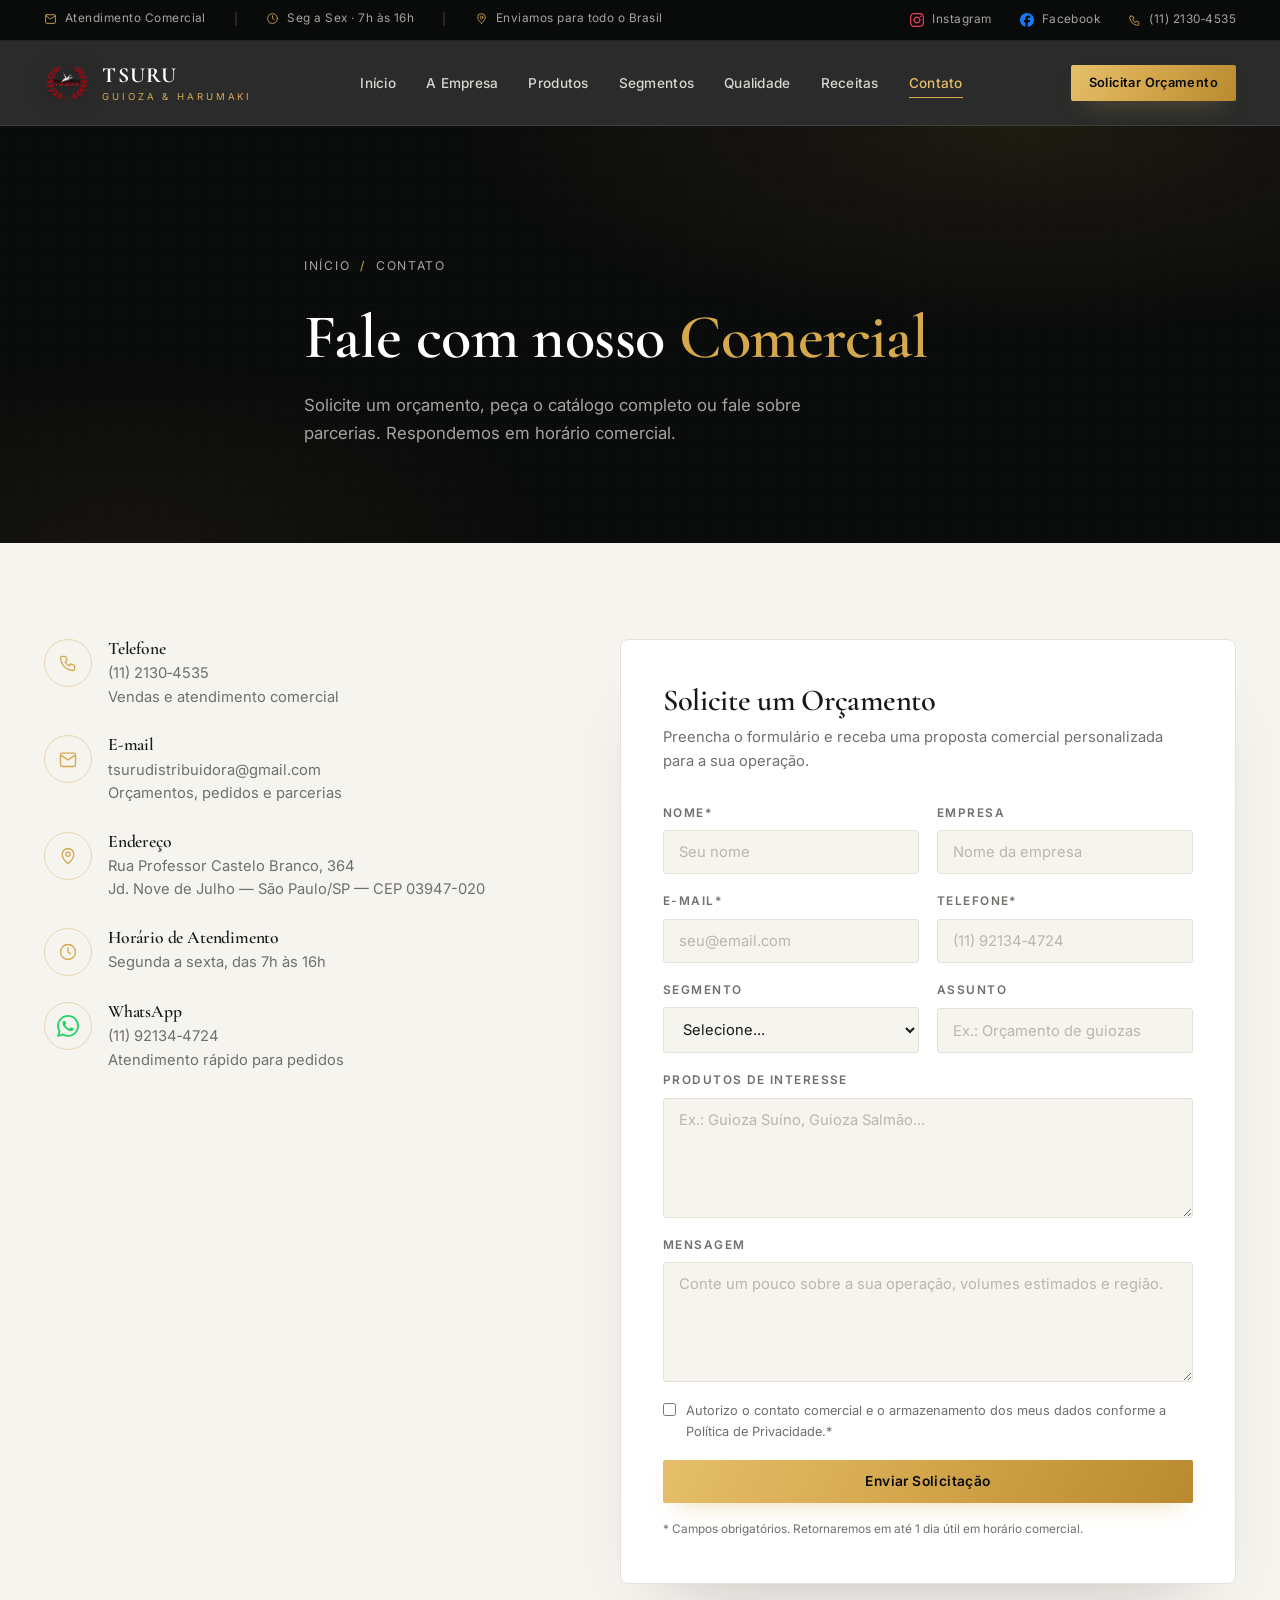
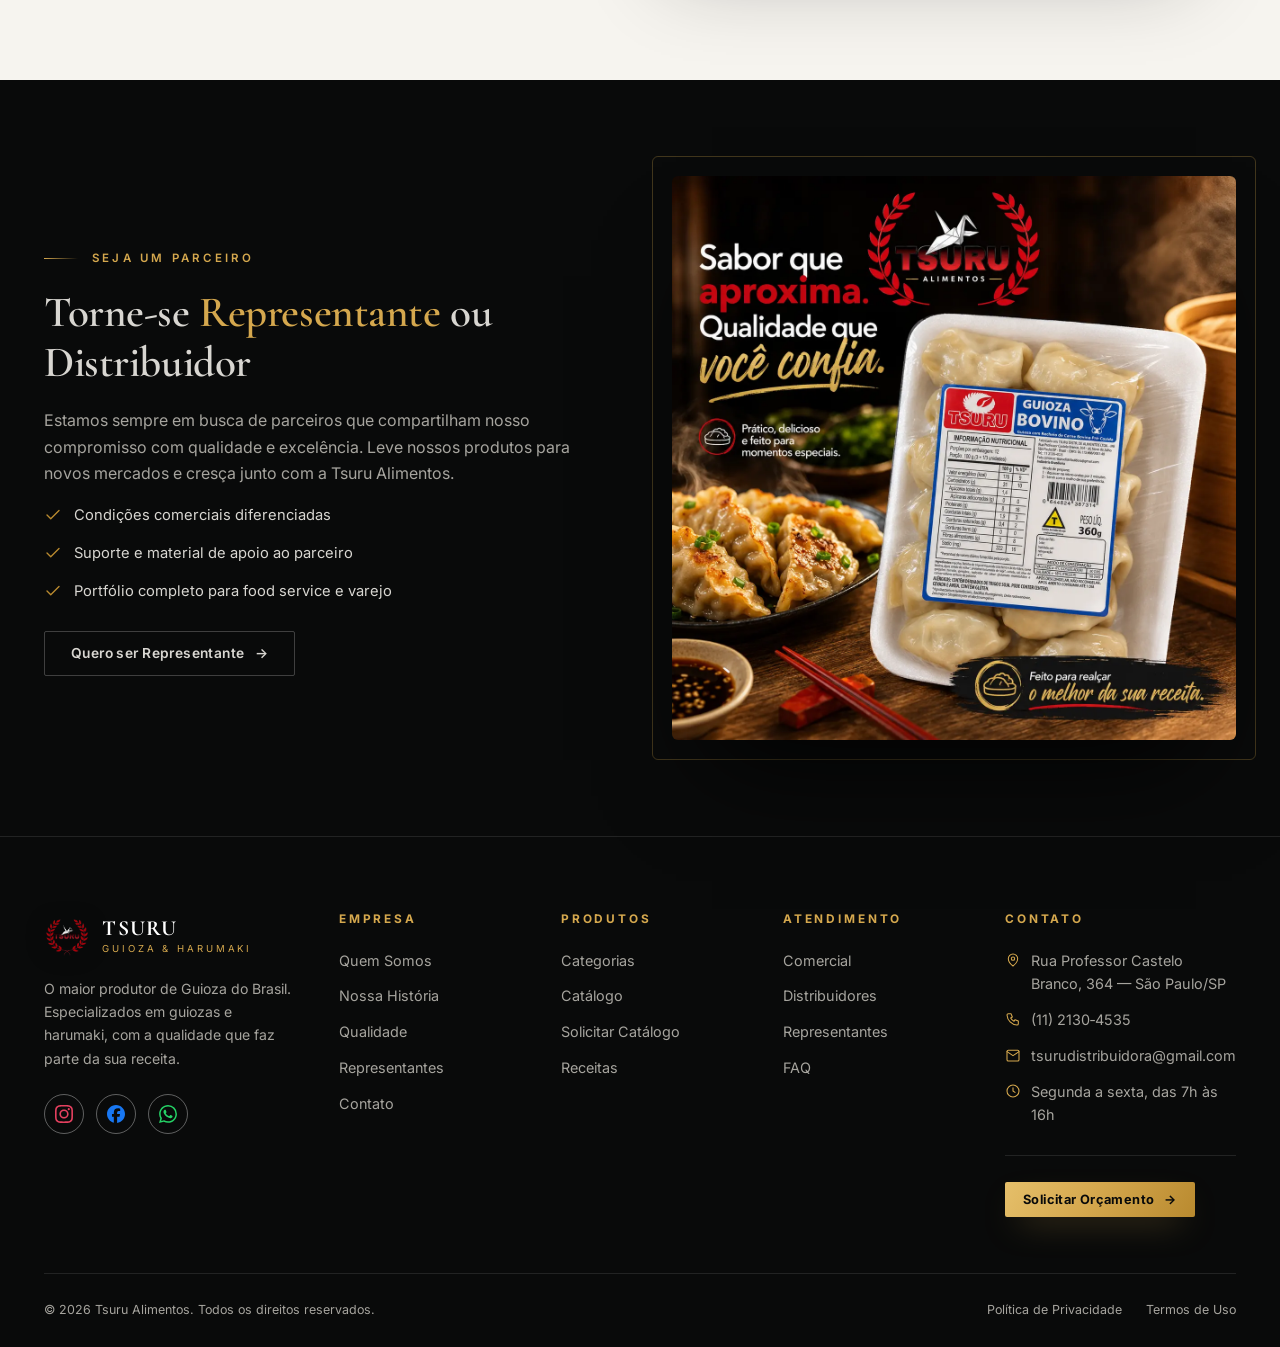
==== commit ca8a4646: "Aplica dados reais, logos das redes sociais e ajustes de layout e contraste" ====
--- a/contato.html
+++ b/contato.html
@@ -35,25 +35,29 @@
         <li>
           <span class="ub-label">
             <svg viewBox="0 0 24 24" fill="none" stroke-width="1.6" stroke-linecap="round" stroke-linejoin="round" aria-hidden="true"><circle cx="12" cy="12" r="9"></circle><path d="M12 7v5l3 2"></path></svg>
-            Segunda a Sexta
+            Seg a Sex · 7h às 16h
           </span>
         </li>
         <li><span class="ub-sep">|</span></li>
         <li>
           <span class="ub-label">
             <svg viewBox="0 0 24 24" fill="none" stroke-width="1.6" stroke-linecap="round" stroke-linejoin="round" aria-hidden="true"><path d="M12 21s-7-5.5-7-11a7 7 0 1 1 14 0c0 5.5-7 11-7 11z"></path><circle cx="12" cy="10" r="2.5"></circle></svg>
-            Área de Atendimento
+            Enviamos para todo o Brasil
           </span>
         </li>
       </ul>
       <div class="utility-bar__right">
-        <a href="https://instagram.com/" target="_blank" rel="noopener" aria-label="Instagram da Tsuru Alimentos">
-          <svg viewBox="0 0 24 24" fill="none" stroke-width="1.6" stroke-linecap="round" stroke-linejoin="round"><rect x="3" y="3" width="18" height="18" rx="5"></rect><circle cx="12" cy="12" r="4"></circle><circle cx="17.2" cy="6.8" r="1"></circle></svg>
+        <a href="https://www.instagram.com/tsurualimentos/" target="_blank" rel="noopener" aria-label="Instagram da Tsuru Alimentos">
+          <img src="img/socials/instagram.svg" alt="" width="18" height="18">
           Instagram
         </a>
-        <a href="tel:+5500000000000" aria-label="Telefone comercial">
+        <a href="https://www.facebook.com/tsurualimentosltda/?locale=pt_BR" target="_blank" rel="noopener" aria-label="Facebook da Tsuru Alimentos">
+          <img src="img/socials/facebook.svg" alt="" width="18" height="18">
+          Facebook
+        </a>
+        <a href="tel:+551121304535" aria-label="Telefone comercial">
           <svg viewBox="0 0 24 24" fill="none" stroke-width="1.6" stroke-linecap="round" stroke-linejoin="round"><path d="M5 4h4l2 5-2.5 1.5a11 11 0 0 0 5 5L15 13l5 2v4a2 2 0 0 1-2 2A16 16 0 0 1 3 6a2 2 0 0 1 2-2z"></path></svg>
-          (00)&nbsp;0000&#8209;0000
+          (11)&nbsp;2130&#8209;4535
         </a>
       </div>
     </div>
@@ -65,7 +69,7 @@
         <img src="img/Logomarca%20tsuru%20transparente.png" alt="Logomarca Tsuru Alimentos">
         <span class="brand__text">
           <strong>TSURU</strong>
-          <span>Alimentos</span>
+          <span>Guioza &amp; Harumaki</span>
         </span>
       </a>
 
@@ -104,9 +108,9 @@
       <a href="contato.html" class="btn btn--gold" style="width:100%">Solicitar Orçamento</a>
     </div>
     <div class="mobile-menu__meta">
-      <span>Segunda a sexta, das 8h às 18h</span>
-      <a href="tel:+5500000000000">(00)&nbsp;0000&#8209;0000</a>
-      <a href="mailto:comercial@tsurualimentos.com.br">comercial@tsurualimentos.com.br</a>
+      <span>Segunda a sexta, das 7h às 16h</span>
+      <a href="tel:+551121304535">(11)&nbsp;2130&#8209;4535</a>
+      <a href="mailto:tsurudistribuidora@gmail.com">tsurudistribuidora@gmail.com</a>
     </div>
   </nav>
 
@@ -133,7 +137,7 @@
               </span>
               <div>
                 <h3>Telefone</h3>
-                <p><a href="tel:+5500000000000">(00)&nbsp;0000&#8209;0000</a></p>
+                <p><a href="tel:+551121304535">(11)&nbsp;2130&#8209;4535</a></p>
                 <p>Vendas e atendimento comercial</p>
               </div>
             </div>
@@ -144,7 +148,7 @@
               </span>
               <div>
                 <h3>E-mail</h3>
-                <p><a href="mailto:comercial@tsurualimentos.com.br">comercial@tsurualimentos.com.br</a></p>
+                <p><a href="mailto:tsurudistribuidora@gmail.com">tsurudistribuidora@gmail.com</a></p>
                 <p>Orçamentos, pedidos e parcerias</p>
               </div>
             </div>
@@ -155,7 +159,7 @@
               </span>
               <div>
                 <h3>Endereço</h3>
-                <p>Rodovia BR-000, Km 0, Nº 000<br>Bairro — Cidade/UF — CEP 00000-000</p>
+                <p>Rua Professor Castelo Branco, 364<br>Jd. Nove de Julho — São Paulo/SP — CEP 03947-020</p>
               </div>
             </div>
 
@@ -165,17 +169,17 @@
               </span>
               <div>
                 <h3>Horário de Atendimento</h3>
-                <p>Segunda a sexta, das 8h às 18h</p>
-              </div>
-            </div>
-
-            <div class="contact-item">
-              <span class="contact-item__icon">
-                <svg viewBox="0 0 24 24" fill="none" stroke-width="1.6" stroke-linecap="round" stroke-linejoin="round" aria-hidden="true"><path d="M21 11.5a8.5 8.5 0 0 1-12.4 7.6L3 21l1.9-5.6A8.5 8.5 0 1 1 21 11.5z"></path></svg>
+                <p>Segunda a sexta, das 7h às 16h</p>
+              </div>
+            </div>
+
+            <div class="contact-item">
+              <span class="contact-item__icon">
+                <img src="img/socials/whatsapp.svg" alt="" width="18" height="18">
               </span>
               <div>
                 <h3>WhatsApp</h3>
-                <p><a href="https://wa.me/5500000000000" target="_blank" rel="noopener">(00)&nbsp;00000&#8209;0000</a></p>
+                <p><a href="https://wa.me/5511921344724" target="_blank" rel="noopener">(11)&nbsp;92134&#8209;4724</a></p>
                 <p>Atendimento rápido para pedidos</p>
               </div>
             </div>
@@ -202,7 +206,7 @@
                 </div>
                 <div class="field">
                   <label for="ct-telefone">Telefone*</label>
-                  <input id="ct-telefone" name="telefone" type="tel" placeholder="(00)&nbsp;00000&#8209;0000" data-required>
+                  <input id="ct-telefone" name="telefone" type="tel" placeholder="(11)&nbsp;92134&#8209;4724" data-required>
                 </div>
               </div>
               <div class="row">
@@ -291,19 +295,19 @@
             <img src="img/Logomarca%20tsuru%20transparente.png" alt="Logomarca Tsuru Alimentos">
             <span class="brand__text">
               <strong>TSURU</strong>
-              <span>Alimentos</span>
+              <span>Guioza &amp; Harumaki</span>
             </span>
           </a>
-          <p>Indústria de alimentos para culinária japonesa. Guiozas premium e ingredientes selecionados para quem valoriza sabor e qualidade.</p>
+          <p>O maior produtor de Guioza do Brasil. Especializados em guiozas e harumaki, com a qualidade que faz parte da sua receita.</p>
           <div class="footer__socials">
-            <a href="https://instagram.com/" target="_blank" rel="noopener" aria-label="Instagram">
-              <svg viewBox="0 0 24 24" fill="none" stroke-width="1.6" stroke-linecap="round" stroke-linejoin="round"><rect x="3" y="3" width="18" height="18" rx="5"></rect><circle cx="12" cy="12" r="4"></circle><circle cx="17.2" cy="6.8" r="1"></circle></svg>
+            <a href="https://www.instagram.com/tsurualimentos/" target="_blank" rel="noopener" aria-label="Instagram">
+              <img src="img/socials/instagram.svg" alt="" width="18" height="18">
             </a>
-            <a href="https://facebook.com/" target="_blank" rel="noopener" aria-label="Facebook">
-              <svg viewBox="0 0 24 24" fill="none" stroke-width="1.6" stroke-linecap="round" stroke-linejoin="round"><path d="M18 2h-3a5 5 0 0 0-5 5v3H7v4h3v8h4v-8h3l1-4h-4V7a1 1 0 0 1 1-1h3z"></path></svg>
+            <a href="https://www.facebook.com/tsurualimentosltda/?locale=pt_BR" target="_blank" rel="noopener" aria-label="Facebook">
+              <img src="img/socials/facebook.svg" alt="" width="18" height="18">
             </a>
-            <a href="https://wa.me/5500000000000" target="_blank" rel="noopener" aria-label="WhatsApp">
-              <svg viewBox="0 0 24 24" fill="none" stroke-width="1.6" stroke-linecap="round" stroke-linejoin="round"><path d="M21 11.5a8.5 8.5 0 0 1-12.4 7.6L3 21l1.9-5.6A8.5 8.5 0 1 1 21 11.5z"></path><path d="M9 9.5c.5 2 1.5 3 2.5 3.5 1 .5 1.5-.5 2-1 .4-.4 1-.3 1.3.2.4.7 1 1.3 1.5 1.4.5.1 1 .2 1.2-.3"></path></svg>
+            <a href="https://wa.me/5511921344724" target="_blank" rel="noopener" aria-label="WhatsApp">
+              <img src="img/socials/whatsapp.svg" alt="" width="18" height="18">
             </a>
           </div>
         </div>
@@ -344,19 +348,19 @@
           <ul>
             <li>
               <svg viewBox="0 0 24 24" fill="none" stroke-width="1.6" stroke-linecap="round" stroke-linejoin="round" aria-hidden="true"><path d="M12 21s-7-5.5-7-11a7 7 0 1 1 14 0c0 5.5-7 11-7 11z"></path><circle cx="12" cy="10" r="2.5"></circle></svg>
-              Rodovia BR-000, Km 0, Nº 000 — Cidade/UF
+              Rua Professor Castelo Branco, 364 — São Paulo/SP
             </li>
             <li>
               <svg viewBox="0 0 24 24" fill="none" stroke-width="1.6" stroke-linecap="round" stroke-linejoin="round" aria-hidden="true"><path d="M5 4h4l2 5-2.5 1.5a11 11 0 0 0 5 5L15 13l5 2v4a2 2 0 0 1-2 2A16 16 0 0 1 3 6a2 2 0 0 1 2-2z"></path></svg>
-              <a href="tel:+5500000000000">(00)&nbsp;0000&#8209;0000</a>
+              <a href="tel:+551121304535">(11)&nbsp;2130&#8209;4535</a>
             </li>
             <li>
               <svg viewBox="0 0 24 24" fill="none" stroke-width="1.6" stroke-linecap="round" stroke-linejoin="round" aria-hidden="true"><rect x="3" y="5" width="18" height="16" rx="2"></rect><path d="M3 7l9 6 9-6"></path></svg>
-              <a href="mailto:comercial@tsurualimentos.com.br">comercial@tsurualimentos.com.br</a>
+              <a href="mailto:tsurudistribuidora@gmail.com">tsurudistribuidora@gmail.com</a>
             </li>
             <li>
               <svg viewBox="0 0 24 24" fill="none" stroke-width="1.6" stroke-linecap="round" stroke-linejoin="round" aria-hidden="true"><circle cx="12" cy="12" r="9"></circle><path d="M12 7v5l3 2"></path></svg>
-              Segunda a sexta, das 8h às 18h
+              Segunda a sexta, das 7h às 16h
             </li>
           </ul>
           <div class="footer__cta">
--- a/css/style.css
+++ b/css/style.css
@@ -227,6 +227,13 @@
   width: 13px;
   height: 13px;
   stroke: var(--gold);
+  flex: none;
+}
+
+.utility-bar img {
+  width: 14px;
+  height: 14px;
+  object-fit: contain;
   flex: none;
 }
 
@@ -979,7 +986,7 @@
   position: relative;
   border-radius: 6px;
   overflow: hidden;
-  aspect-ratio: 4/5;
+  aspect-ratio: 1122 / 645;
   box-shadow: 0 60px 100px -40px rgba(0,0,0,.9);
 }
 
@@ -1194,6 +1201,8 @@
 
 .quality__media {
   position: relative;
+  max-width: 78%;
+  margin-inline: auto;
 }
 
 .quality__media .frame {
@@ -1203,10 +1212,15 @@
   box-shadow: 0 60px 100px -40px rgba(0,0,0,.9);
 }
 
-.quality__media .frame img {
+.quality__media .frame img,
+.quality__media .frame video {
   width: 100%;
   height: 100%;
   object-fit: cover;
+}
+
+.quality__media .frame video {
+  display: block;
 }
 
 .quality__media .frame::after {
@@ -1684,6 +1698,11 @@
   color: var(--text-dark);
 }
 
+.section--dark .representatives__points li,
+.section--dark-soft .representatives__points li {
+  color: var(--text-light);
+}
+
 .representatives__points svg {
   width: 18px;
   height: 18px;
@@ -1877,23 +1896,25 @@
   width: 40px;
   height: 40px;
   border-radius: 50%;
-  border: 1px solid var(--border-dark);
+  border: 1px solid rgba(255,255,255,.35);
   display: flex;
   align-items: center;
   justify-content: center;
-  color: var(--text-light-2);
-  transition: border-color var(--ease), color var(--ease), transform var(--ease);
+  color: var(--white);
+  transition: background var(--ease), border-color var(--ease), color var(--ease), transform var(--ease);
 }
 
 .footer__socials a:hover {
   border-color: var(--gold);
-  color: var(--gold-light);
+  background: rgba(213,168,78,.14);
   transform: translateY(-3px);
 }
 
-.footer__socials svg {
-  width: 16px;
-  height: 16px;
+.footer__socials svg,
+.footer__socials img {
+  width: 18px;
+  height: 18px;
+  object-fit: contain;
 }
 
 .footer__col h4 {
@@ -1939,6 +1960,17 @@
   margin-top: 28px;
   padding-top: 26px;
   border-top: 1px solid var(--border-dark);
+}
+
+.footer__cta .btn {
+  color: var(--black);
+  font-size: .8rem;
+  font-weight: 700;
+  box-shadow: 0 14px 34px -14px rgba(213,168,78,.65);
+}
+
+.footer__cta .btn:hover {
+  color: var(--black);
 }
 
 .footer__bottom {
@@ -2105,8 +2137,12 @@
 .dual-grid__media .frame {
   border-radius: 6px;
   overflow: hidden;
-  aspect-ratio: 4/5;
+  aspect-ratio: 1/1;
   box-shadow: 0 60px 100px -40px rgba(0,0,0,.85);
+}
+
+.dual-grid__media--wide .frame {
+  aspect-ratio: 1122/645;
 }
 
 .dual-grid__media .frame img {
@@ -2239,6 +2275,12 @@
   width: 20px;
   height: 20px;
   stroke: var(--gold);
+}
+
+.contact-item__icon img {
+  width: 22px;
+  height: 22px;
+  object-fit: contain;
 }
 
 .contact-item h3 {
@@ -2344,7 +2386,7 @@
   .benefits__grid { grid-template-columns: 1fr 1fr; }
   .about__grid { grid-template-columns: 1fr; gap: 48px; }
   .quality__grid { grid-template-columns: 1fr; gap: 56px; }
-  .quality__media { max-width: 460px; margin: 0 auto; width: 100%; }
+  .quality__media { max-width: 78%; margin: 0 auto; width: 100%; }
   .segments__grid { grid-template-columns: repeat(2, 1fr); }
   .app-steps { grid-template-columns: 1fr; gap: 48px; max-width: 460px; margin: 0 auto; }
   .app-arrow { transform: rotate(90deg); }
@@ -2398,6 +2440,8 @@
   .app-steps { max-width: 360px; }
   .app-step__media { max-width: 260px; }
 
+  .quality__media { max-width: 100%; }
+
   .recipes__grid { grid-template-columns: 1fr; }
   .pillars { grid-template-columns: 1fr; }
 
